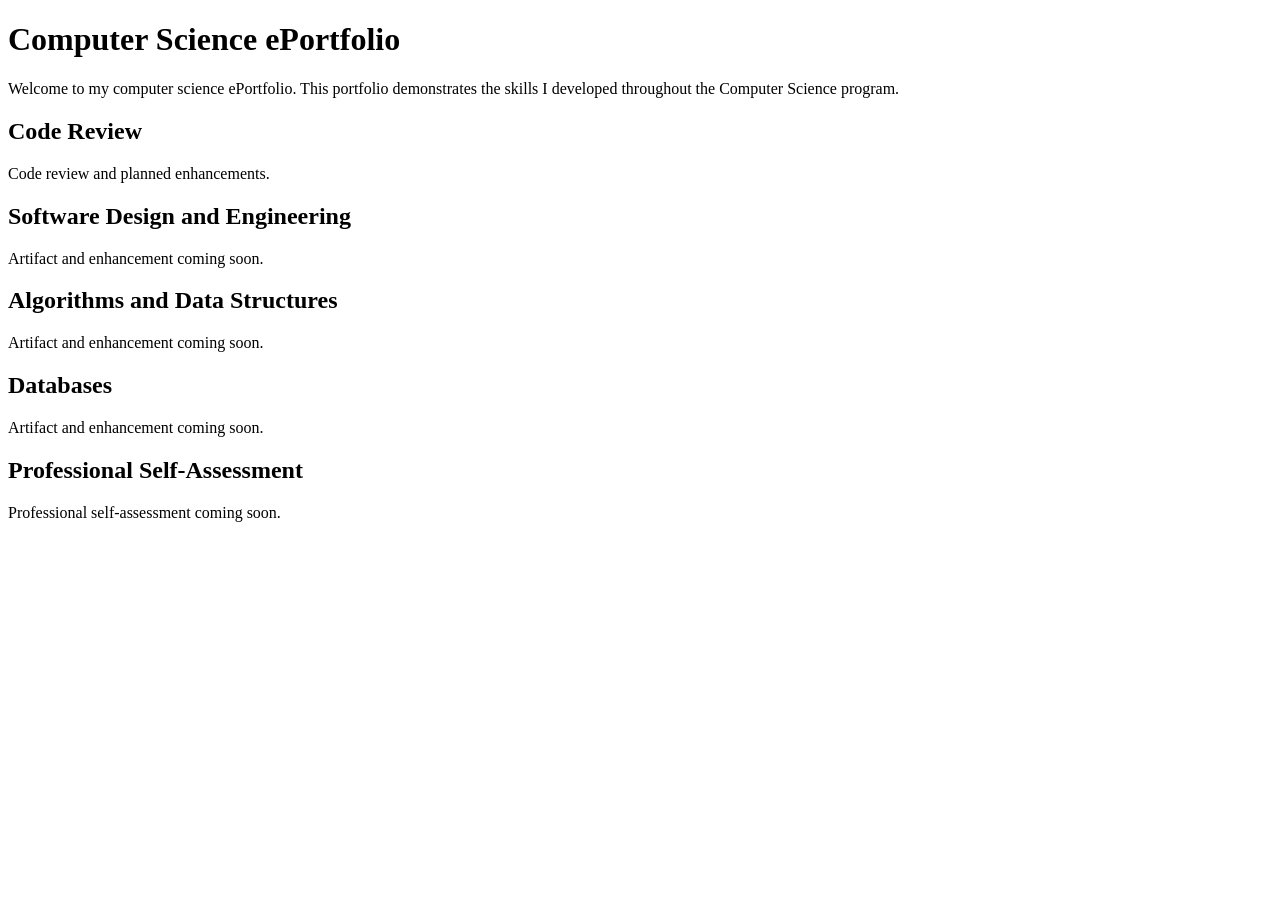
==== index.html @ ebce47a6 "Add initial index.html for ePortfolio" ====
<!DOCTYPE html>
<html lang="en">
<head>
    <meta charset="UTF-8">
    <title>Computer Science ePortfolio</title>
</head>

<body>

    <h1>Computer Science ePortfolio</h1>

    <p>
        Welcome to my computer science ePortfolio. This portfolio
        demonstrates the skills I developed throughout the Computer
        Science program.
    </p>

    <h2>Code Review</h2>
    <p>Code review and planned enhancements.</p>

    <h2>Software Design and Engineering</h2>
    <p>Artifact and enhancement coming soon.</p>

    <h2>Algorithms and Data Structures</h2>
    <p>Artifact and enhancement coming soon.</p>

    <h2>Databases</h2>
    <p>Artifact and enhancement coming soon.</p>

    <h2>Professional Self-Assessment</h2>
    <p>Professional self-assessment coming soon.</p>

</body>
</html>
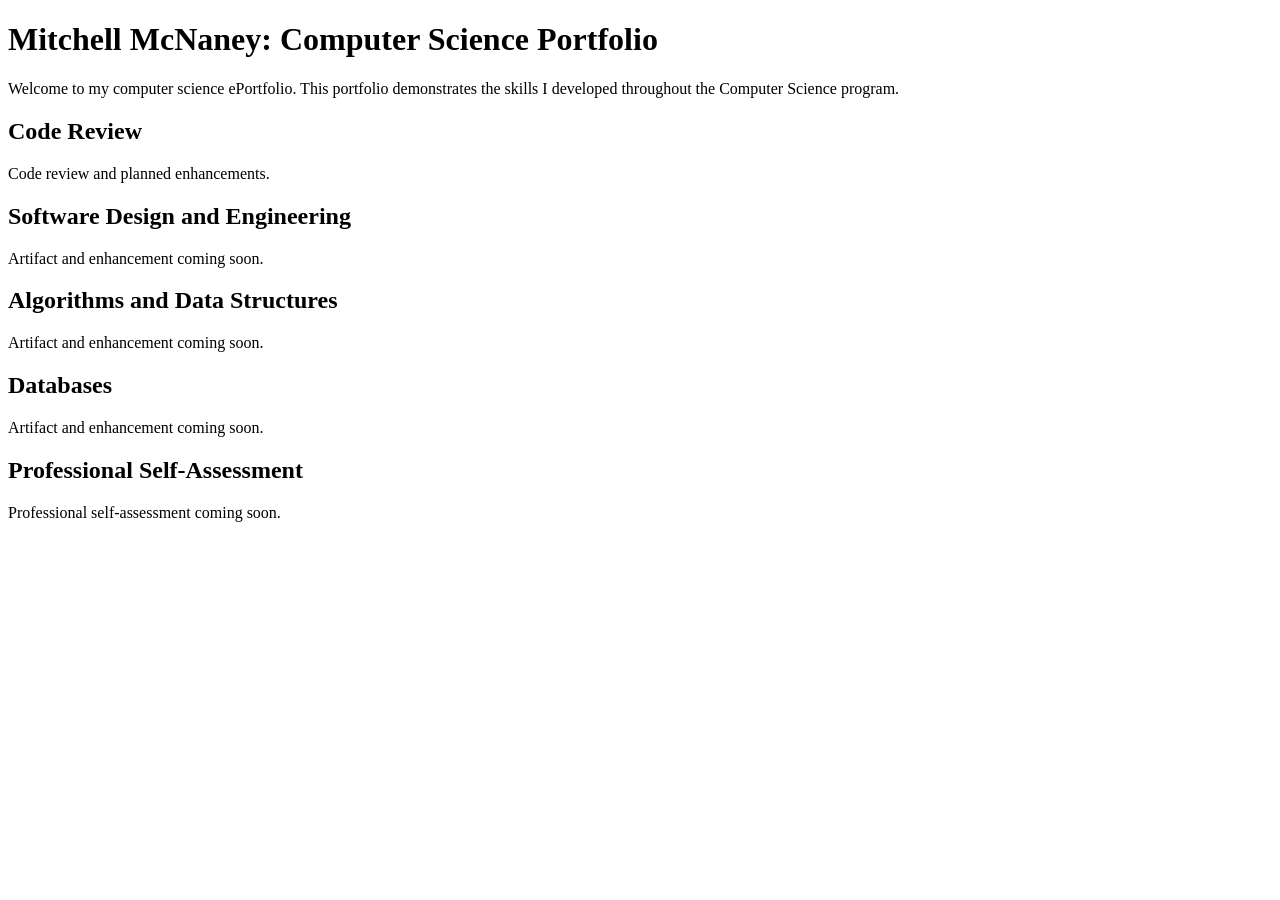
==== commit 7ddab10e: "Update portfolio title in index.html" ====
--- a/index.html
+++ b/index.html
@@ -7,7 +7,7 @@
 
 <body>
 
-    <h1>Computer Science ePortfolio</h1>
+    <h1>Mitchell McNaney: Computer Science Portfolio</h1>
 
     <p>
         Welcome to my computer science ePortfolio. This portfolio
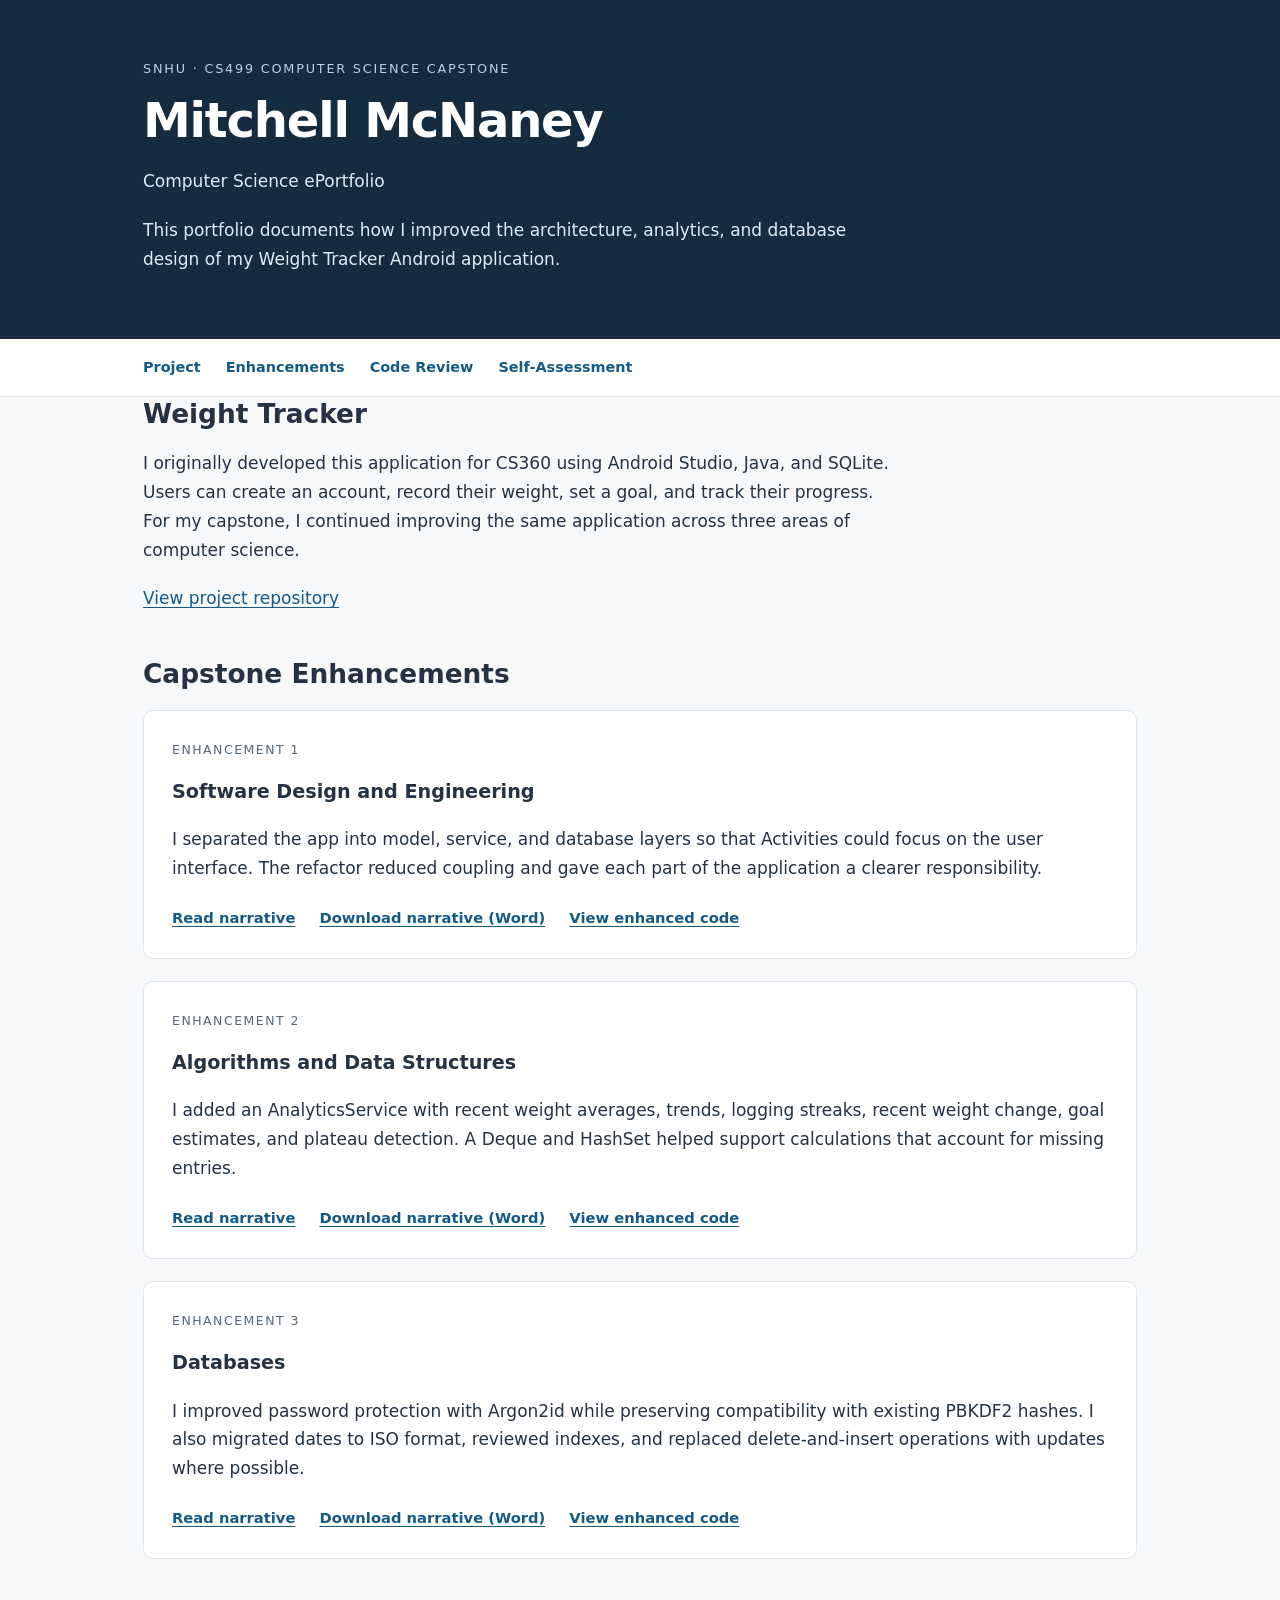
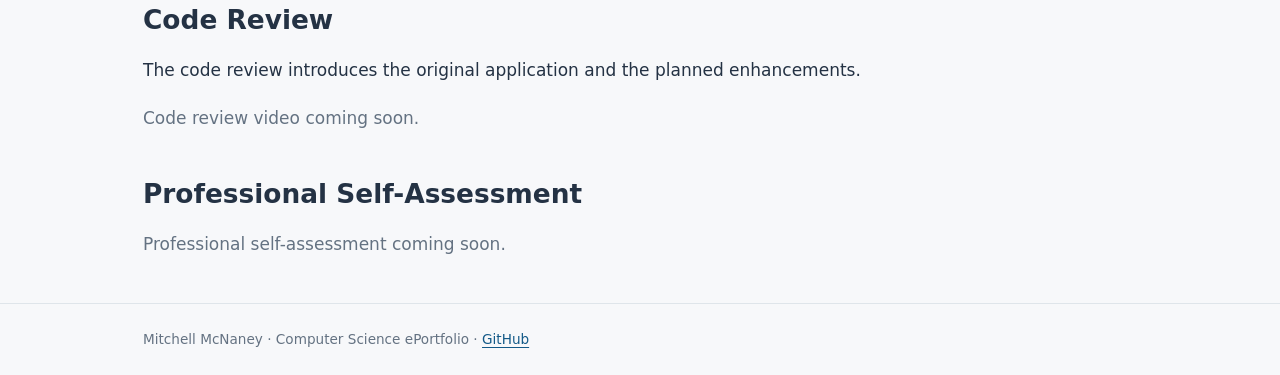
==== commit 0864dc73: "Add files via upload" ====
--- a/index.html
+++ b/index.html
@@ -1,34 +1,2 @@
 <!DOCTYPE html>
-<html lang="en">
-<head>
-    <meta charset="UTF-8">
-    <title>Computer Science ePortfolio</title>
-</head>
-
-<body>
-
-    <h1>Mitchell McNaney: Computer Science Portfolio</h1>
-
-    <p>
-        Welcome to my computer science ePortfolio. This portfolio
-        demonstrates the skills I developed throughout the Computer
-        Science program.
-    </p>
-
-    <h2>Code Review</h2>
-    <p>Code review and planned enhancements.</p>
-
-    <h2>Software Design and Engineering</h2>
-    <p>Artifact and enhancement coming soon.</p>
-
-    <h2>Algorithms and Data Structures</h2>
-    <p>Artifact and enhancement coming soon.</p>
-
-    <h2>Databases</h2>
-    <p>Artifact and enhancement coming soon.</p>
-
-    <h2>Professional Self-Assessment</h2>
-    <p>Professional self-assessment coming soon.</p>
-
-</body>
-</html>
+<html lang="en"><head><meta charset="UTF-8"><meta name="viewport" content="width=device-width, initial-scale=1"><meta name="description" content="Mitchell McNaney’s CS499 computer science ePortfolio featuring enhancements to a Java and SQLite Android Weight Tracker application."><title>Computer Science ePortfolio | Mitchell McNaney</title><link rel="stylesheet" href="styles.css"></head><body><header><div class="wrap"><div class="eyebrow">SNHU · CS499 Computer Science Capstone</div><h1>Mitchell McNaney</h1><p class="lead">Computer Science ePortfolio</p><p class="lead">This portfolio documents how I improved the architecture, analytics, and database design of my Weight Tracker Android application.</p></div></header><nav aria-label="Portfolio navigation"><div class="wrap"><a href="#project">Project</a><a href="#enhancements">Enhancements</a><a href="#code-review">Code Review</a><a href="#self-assessment">Self-Assessment</a></div></nav><main class="wrap"><section id="project" class="intro"><h2>Weight Tracker</h2><p>I originally developed this application for CS360 using Android Studio, Java, and SQLite. Users can create an account, record their weight, set a goal, and track their progress. For my capstone, I continued improving the same application across three areas of computer science.</p><p><a href="https://github.com/vikings298/CS-360-Weight-Tracker-App">View project repository</a></p></section><section id="enhancements"><h2>Capstone Enhancements</h2><div class="cards"><article class="card" id="software-design"><div class="number">Enhancement 1</div><h3>Software Design and Engineering</h3><p>I separated the app into model, service, and database layers so that Activities could focus on the user interface. The refactor reduced coupling and gave each part of the application a clearer responsibility.</p><div class="links"><a href="narratives/software-design.html">Read narrative</a><a href="documents/enhancement-one.docx" download>Download narrative (Word)</a><a href="https://github.com/vikings298/CS-360-Weight-Tracker-App/tree/enhancements/artifact-one">View enhanced code</a></div></article><article class="card" id="algorithms"><div class="number">Enhancement 2</div><h3>Algorithms and Data Structures</h3><p>I added an AnalyticsService with recent weight averages, trends, logging streaks, recent weight change, goal estimates, and plateau detection. A Deque and HashSet helped support calculations that account for missing entries.</p><div class="links"><a href="narratives/algorithms.html">Read narrative</a><a href="documents/enhancement-two.docx" download>Download narrative (Word)</a><a href="https://github.com/vikings298/CS-360-Weight-Tracker-App/tree/enhancements/artifact-two">View enhanced code</a></div></article><article class="card" id="databases"><div class="number">Enhancement 3</div><h3>Databases</h3><p>I improved password protection with Argon2id while preserving compatibility with existing PBKDF2 hashes. I also migrated dates to ISO format, reviewed indexes, and replaced delete-and-insert operations with updates where possible.</p><div class="links"><a href="narratives/databases.html">Read narrative</a><a href="documents/enhancement-three.docx" download>Download narrative (Word)</a><a href="https://github.com/vikings298/CS-360-Weight-Tracker-App/tree/enhancements/artifact-three">View enhanced code</a></div></article></div></section><section id="code-review"><h2>Code Review</h2><p>The code review introduces the original application and the planned enhancements.</p><p class="pending">Code review video coming soon.</p></section><section id="self-assessment"><h2>Professional Self-Assessment</h2><p class="pending">Professional self-assessment coming soon.</p></section></main><footer><div class="wrap">Mitchell McNaney · Computer Science ePortfolio · <a href="https://github.com/vikings298">GitHub</a></div></footer></body></html>
--- a/styles.css
+++ b/styles.css
@@ -0,0 +1 @@
+*{box-sizing:border-box}html{scroll-behavior:smooth}body{margin:0;background:#f7f8fa;color:#243244;font:17px/1.7 system-ui,-apple-system,BlinkMacSystemFont,"Segoe UI",sans-serif}a{color:#145a88;text-underline-offset:3px}a:hover{color:#0c3c5e}a:focus-visible,summary:focus-visible{outline:3px solid #bb691f;outline-offset:4px}.wrap{max-width:1050px;margin:auto;padding:0 28px}header{background:#142b40;color:#fff;padding:58px 0 45px}header a{color:#daedff}h1{font-size:clamp(2rem,5vw,3rem);line-height:1.2;margin:12px 0 18px;letter-spacing:-.025em}h2{font-size:1.65rem;line-height:1.3;margin:0 0 18px}h3{font-size:1.2rem;line-height:1.4}p{margin:0 0 20px}.eyebrow{font-size:.8rem;letter-spacing:.14em;text-transform:uppercase;color:#b8d1e4}.lead{max-width:720px;color:#dfebf5}nav{background:white;border-bottom:1px solid #dfe5ea}nav .wrap{display:flex;gap:12px 25px;flex-wrap:wrap;padding-top:16px;padding-bottom:16px}nav a{font-size:.9rem;font-weight:600;text-decoration:none}main{padding-top:46px;padding-bottom:48px}section{margin-bottom:44px;scroll-margin-top:24px}.intro{max-width:760px}.cards{display:grid;gap:22px}.card{background:white;border:1px solid #dfe5ea;border-radius:10px;padding:28px}.number{font-size:.78rem;letter-spacing:.12em;text-transform:uppercase;color:#556779;margin-bottom:10px}.links{display:flex;flex-wrap:wrap;gap:12px 24px;margin-top:22px}.links a{font-size:.92rem;font-weight:600}.pending{color:#647282}.narrative{max-width:790px;background:white;padding:36px;border:1px solid #dfe5ea;border-radius:10px}.narrative h2{font-size:1.2rem;margin-top:32px}.narrative h2:first-child{margin-top:0}.back{display:inline-block;margin-bottom:22px}footer{border-top:1px solid #dfe5ea;padding:24px 0;color:#647282;font-size:.85rem}@media(max-width:600px){.wrap{padding:0 20px}header{padding:40px 0 30px}.card,.narrative{padding:22px}nav .wrap{gap:10px 18px}}@media(prefers-reduced-motion:reduce){html{scroll-behavior:auto}}
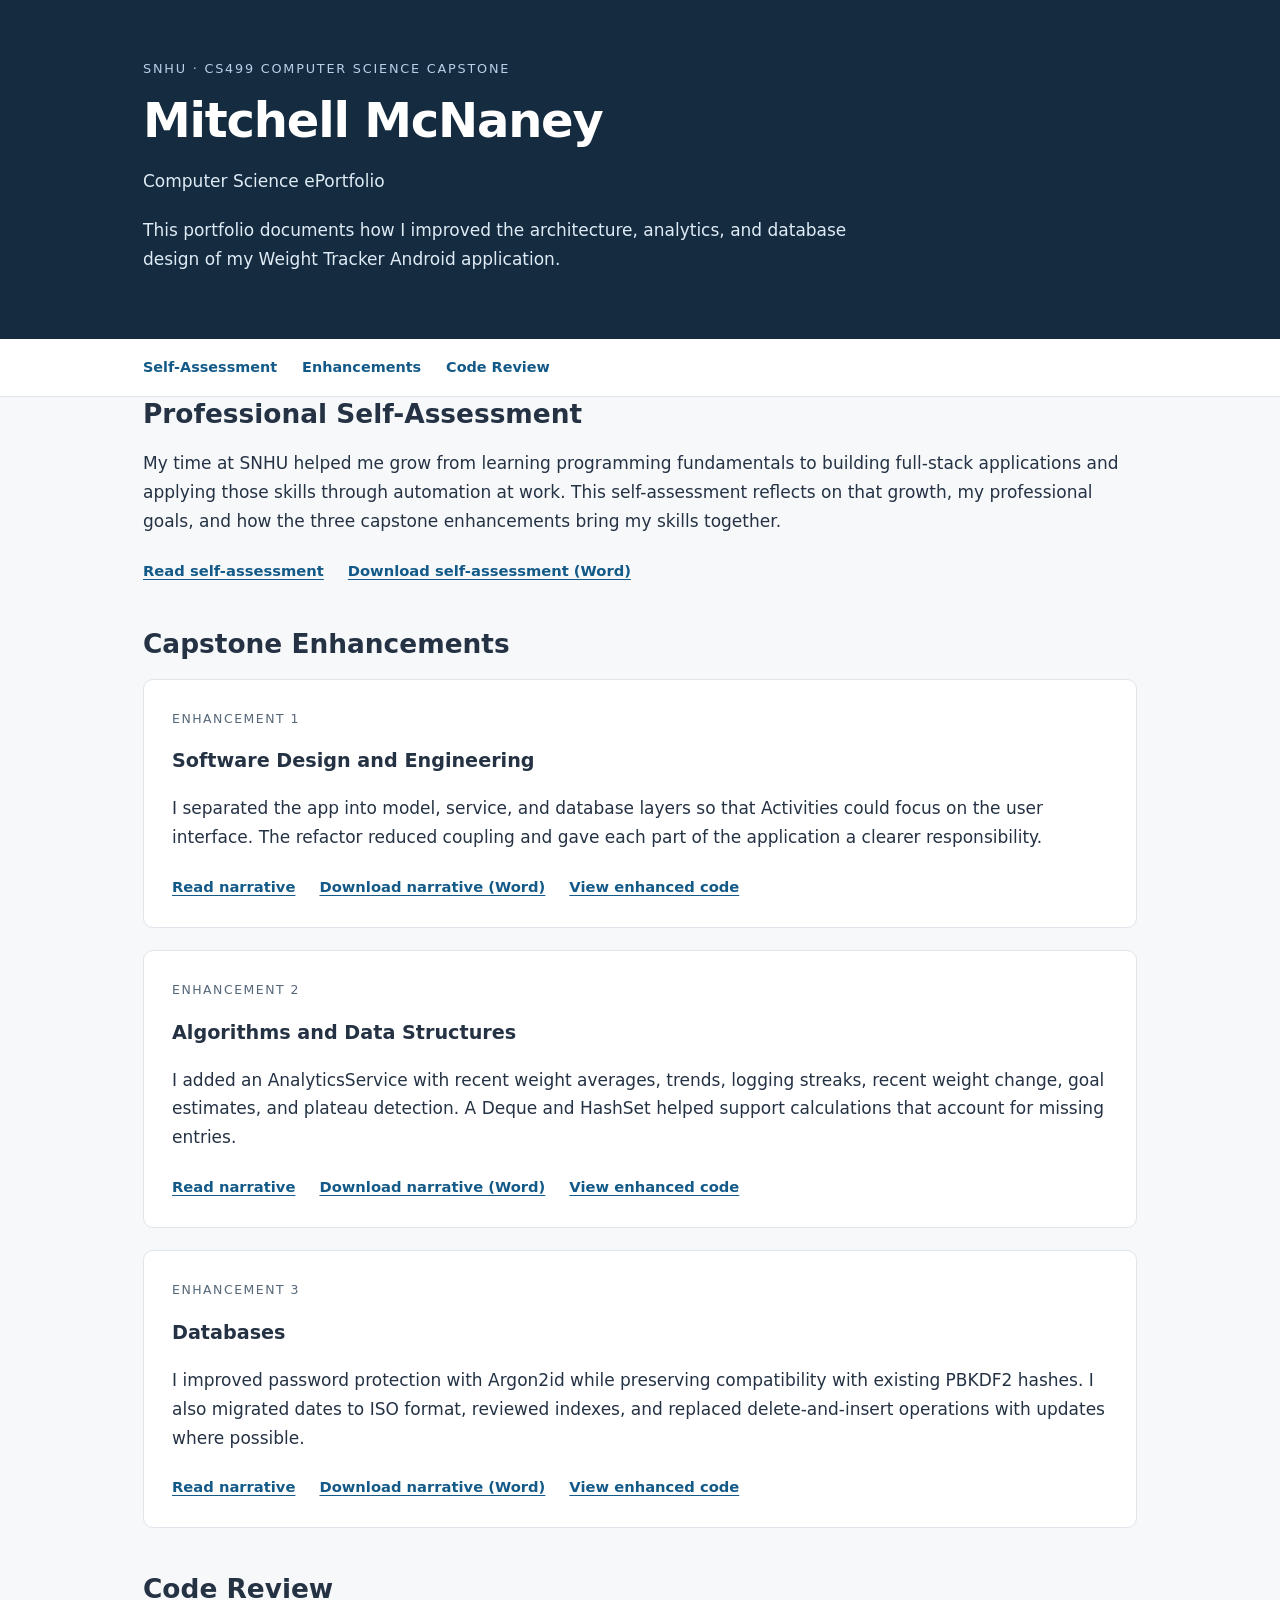
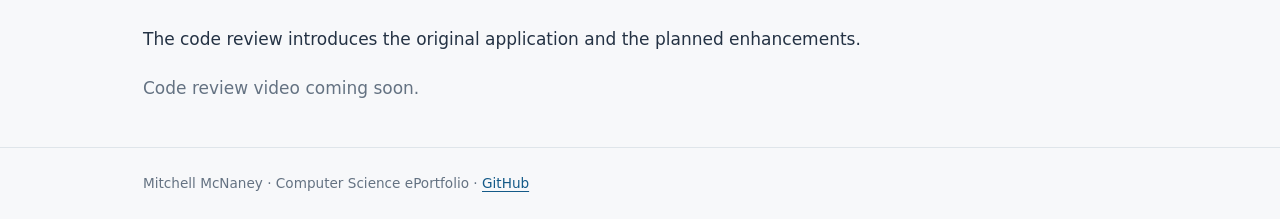
==== commit b34765ae: "Add files via upload" ====
--- a/index.html
+++ b/index.html
@@ -1,2 +1,2 @@
 <!DOCTYPE html>
-<html lang="en"><head><meta charset="UTF-8"><meta name="viewport" content="width=device-width, initial-scale=1"><meta name="description" content="Mitchell McNaney’s CS499 computer science ePortfolio featuring enhancements to a Java and SQLite Android Weight Tracker application."><title>Computer Science ePortfolio | Mitchell McNaney</title><link rel="stylesheet" href="styles.css"></head><body><header><div class="wrap"><div class="eyebrow">SNHU · CS499 Computer Science Capstone</div><h1>Mitchell McNaney</h1><p class="lead">Computer Science ePortfolio</p><p class="lead">This portfolio documents how I improved the architecture, analytics, and database design of my Weight Tracker Android application.</p></div></header><nav aria-label="Portfolio navigation"><div class="wrap"><a href="#project">Project</a><a href="#enhancements">Enhancements</a><a href="#code-review">Code Review</a><a href="#self-assessment">Self-Assessment</a></div></nav><main class="wrap"><section id="project" class="intro"><h2>Weight Tracker</h2><p>I originally developed this application for CS360 using Android Studio, Java, and SQLite. Users can create an account, record their weight, set a goal, and track their progress. For my capstone, I continued improving the same application across three areas of computer science.</p><p><a href="https://github.com/vikings298/CS-360-Weight-Tracker-App">View project repository</a></p></section><section id="enhancements"><h2>Capstone Enhancements</h2><div class="cards"><article class="card" id="software-design"><div class="number">Enhancement 1</div><h3>Software Design and Engineering</h3><p>I separated the app into model, service, and database layers so that Activities could focus on the user interface. The refactor reduced coupling and gave each part of the application a clearer responsibility.</p><div class="links"><a href="narratives/software-design.html">Read narrative</a><a href="documents/enhancement-one.docx" download>Download narrative (Word)</a><a href="https://github.com/vikings298/CS-360-Weight-Tracker-App/tree/enhancements/artifact-one">View enhanced code</a></div></article><article class="card" id="algorithms"><div class="number">Enhancement 2</div><h3>Algorithms and Data Structures</h3><p>I added an AnalyticsService with recent weight averages, trends, logging streaks, recent weight change, goal estimates, and plateau detection. A Deque and HashSet helped support calculations that account for missing entries.</p><div class="links"><a href="narratives/algorithms.html">Read narrative</a><a href="documents/enhancement-two.docx" download>Download narrative (Word)</a><a href="https://github.com/vikings298/CS-360-Weight-Tracker-App/tree/enhancements/artifact-two">View enhanced code</a></div></article><article class="card" id="databases"><div class="number">Enhancement 3</div><h3>Databases</h3><p>I improved password protection with Argon2id while preserving compatibility with existing PBKDF2 hashes. I also migrated dates to ISO format, reviewed indexes, and replaced delete-and-insert operations with updates where possible.</p><div class="links"><a href="narratives/databases.html">Read narrative</a><a href="documents/enhancement-three.docx" download>Download narrative (Word)</a><a href="https://github.com/vikings298/CS-360-Weight-Tracker-App/tree/enhancements/artifact-three">View enhanced code</a></div></article></div></section><section id="code-review"><h2>Code Review</h2><p>The code review introduces the original application and the planned enhancements.</p><p class="pending">Code review video coming soon.</p></section><section id="self-assessment"><h2>Professional Self-Assessment</h2><p class="pending">Professional self-assessment coming soon.</p></section></main><footer><div class="wrap">Mitchell McNaney · Computer Science ePortfolio · <a href="https://github.com/vikings298">GitHub</a></div></footer></body></html>+<html lang="en"><head><meta charset="UTF-8"><meta name="viewport" content="width=device-width, initial-scale=1"><meta name="description" content="Mitchell McNaney’s CS499 computer science ePortfolio featuring enhancements to a Java and SQLite Android Weight Tracker application."><title>Computer Science ePortfolio | Mitchell McNaney</title><link rel="stylesheet" href="styles.css"></head><body><header><div class="wrap"><div class="eyebrow">SNHU · CS499 Computer Science Capstone</div><h1>Mitchell McNaney</h1><p class="lead">Computer Science ePortfolio</p><p class="lead">This portfolio documents how I improved the architecture, analytics, and database design of my Weight Tracker Android application.</p></div></header><nav aria-label="Portfolio navigation"><div class="wrap"><a href="#self-assessment">Self-Assessment</a><a href="#enhancements">Enhancements</a><a href="#code-review">Code Review</a></div></nav><main class="wrap"><section id="self-assessment"><h2>Professional Self-Assessment</h2><p>My time at SNHU helped me grow from learning programming fundamentals to building full-stack applications and applying those skills through automation at work. This self-assessment reflects on that growth, my professional goals, and how the three capstone enhancements bring my skills together.</p><div class="links"><a href="narratives/self-assessment.html">Read self-assessment</a><a href="documents/self-assessment.docx" download>Download self-assessment (Word)</a></div></section><section id="enhancements"><h2>Capstone Enhancements</h2><div class="cards"><article class="card" id="software-design"><div class="number">Enhancement 1</div><h3>Software Design and Engineering</h3><p>I separated the app into model, service, and database layers so that Activities could focus on the user interface. The refactor reduced coupling and gave each part of the application a clearer responsibility.</p><div class="links"><a href="narratives/software-design.html">Read narrative</a><a href="documents/enhancement-one.docx" download>Download narrative (Word)</a><a href="https://github.com/vikings298/CS-360-Weight-Tracker-App/tree/enhancements/artifact-one">View enhanced code</a></div></article><article class="card" id="algorithms"><div class="number">Enhancement 2</div><h3>Algorithms and Data Structures</h3><p>I added an AnalyticsService with recent weight averages, trends, logging streaks, recent weight change, goal estimates, and plateau detection. A Deque and HashSet helped support calculations that account for missing entries.</p><div class="links"><a href="narratives/algorithms.html">Read narrative</a><a href="documents/enhancement-two.docx" download>Download narrative (Word)</a><a href="https://github.com/vikings298/CS-360-Weight-Tracker-App/tree/enhancements/artifact-two">View enhanced code</a></div></article><article class="card" id="databases"><div class="number">Enhancement 3</div><h3>Databases</h3><p>I improved password protection with Argon2id while preserving compatibility with existing PBKDF2 hashes. I also migrated dates to ISO format, reviewed indexes, and replaced delete-and-insert operations with updates where possible.</p><div class="links"><a href="narratives/databases.html">Read narrative</a><a href="documents/enhancement-three.docx" download>Download narrative (Word)</a><a href="https://github.com/vikings298/CS-360-Weight-Tracker-App/tree/enhancements/artifact-three">View enhanced code</a></div></article></div></section><section id="code-review"><h2>Code Review</h2><p>The code review introduces the original application and the planned enhancements.</p><p class="pending">Code review video coming soon.</p></section></main><footer><div class="wrap">Mitchell McNaney · Computer Science ePortfolio · <a href="https://github.com/vikings298">GitHub</a></div></footer></body></html>
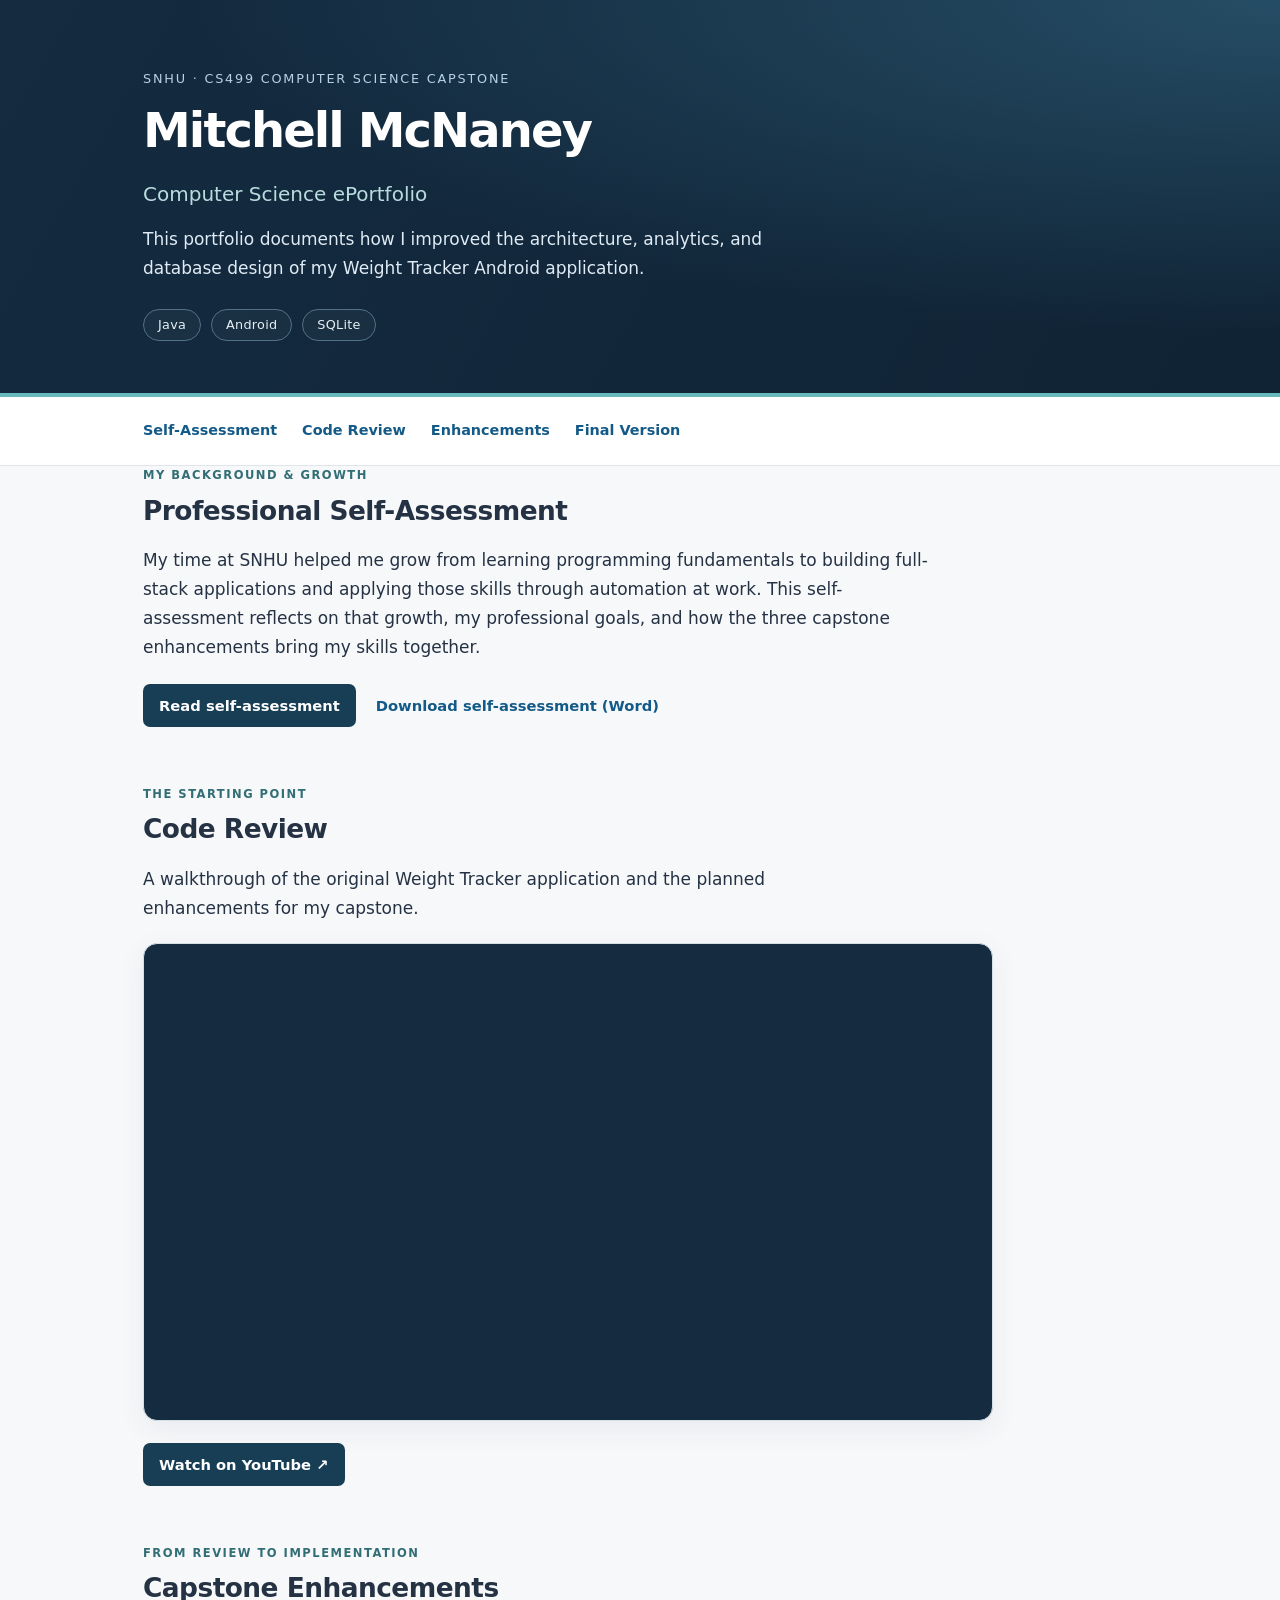
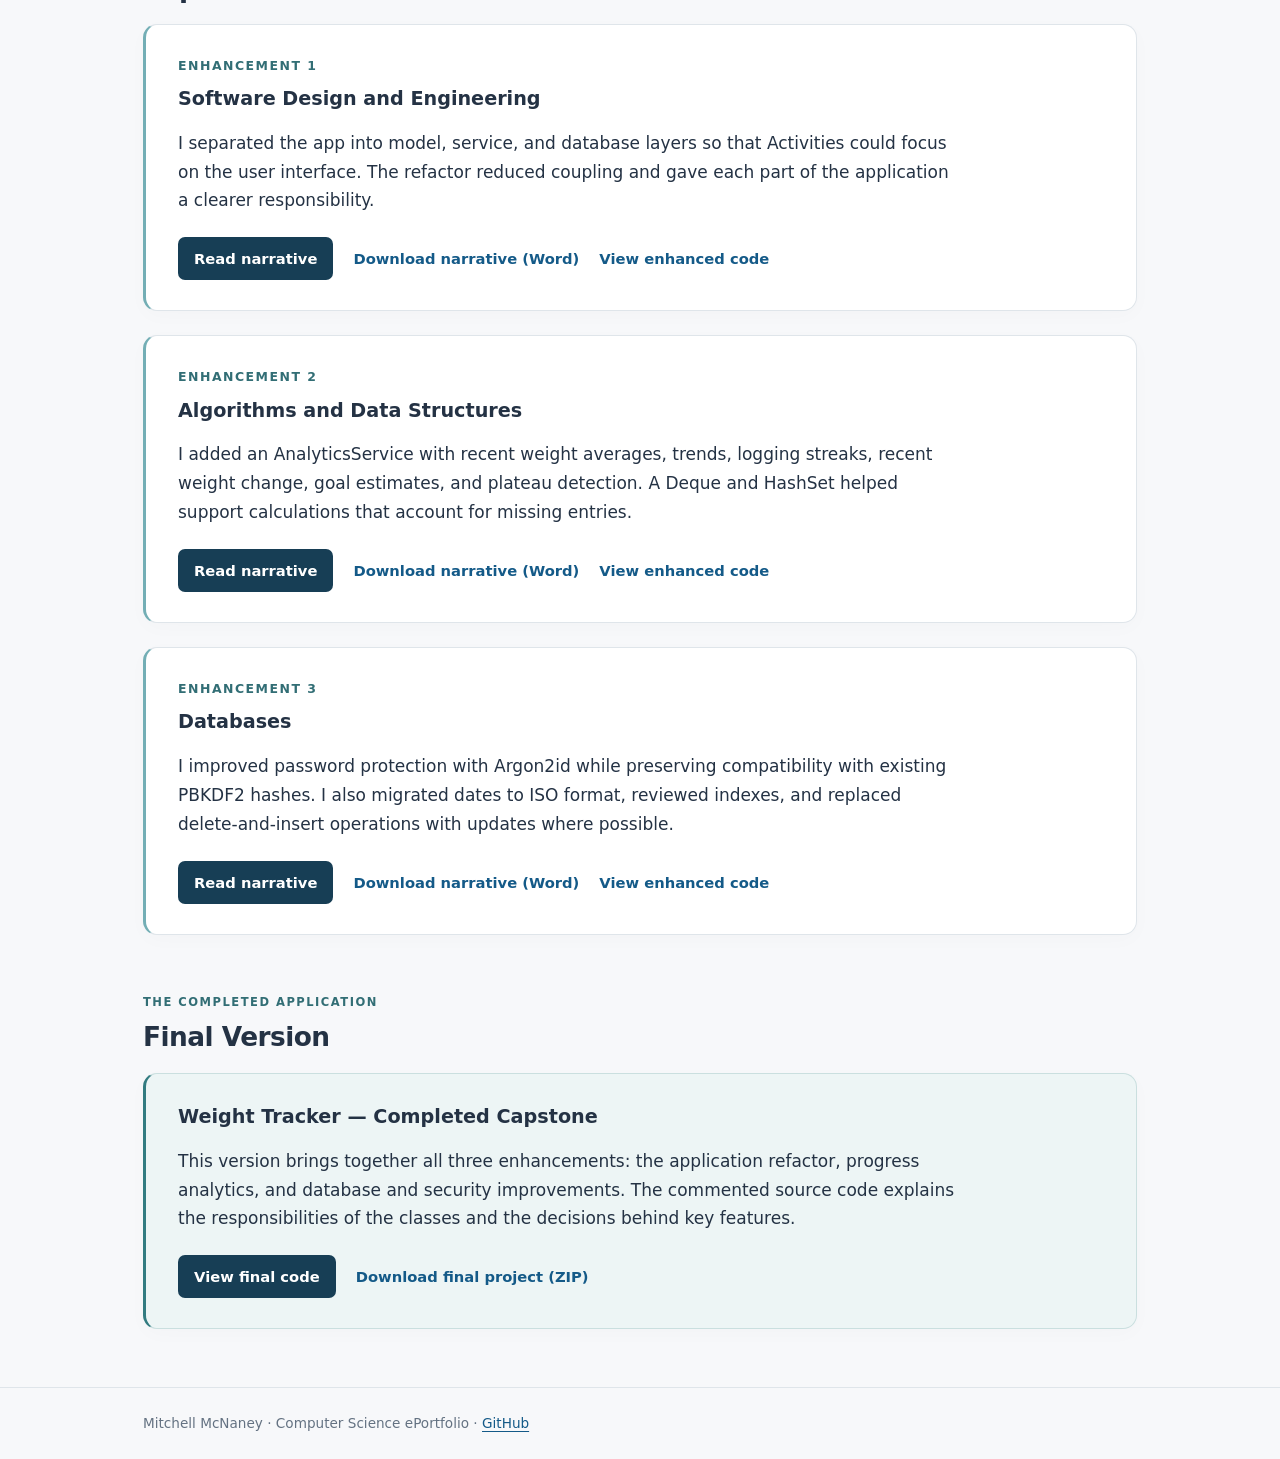
==== commit 965ac39f: "Add files via upload" ====
--- a/index.html
+++ b/index.html
@@ -1,2 +1,2 @@
 <!DOCTYPE html>
-<html lang="en"><head><meta charset="UTF-8"><meta name="viewport" content="width=device-width, initial-scale=1"><meta name="description" content="Mitchell McNaney’s CS499 computer science ePortfolio featuring enhancements to a Java and SQLite Android Weight Tracker application."><title>Computer Science ePortfolio | Mitchell McNaney</title><link rel="stylesheet" href="styles.css"></head><body><header><div class="wrap"><div class="eyebrow">SNHU · CS499 Computer Science Capstone</div><h1>Mitchell McNaney</h1><p class="lead">Computer Science ePortfolio</p><p class="lead">This portfolio documents how I improved the architecture, analytics, and database design of my Weight Tracker Android application.</p></div></header><nav aria-label="Portfolio navigation"><div class="wrap"><a href="#self-assessment">Self-Assessment</a><a href="#enhancements">Enhancements</a><a href="#code-review">Code Review</a></div></nav><main class="wrap"><section id="self-assessment"><h2>Professional Self-Assessment</h2><p>My time at SNHU helped me grow from learning programming fundamentals to building full-stack applications and applying those skills through automation at work. This self-assessment reflects on that growth, my professional goals, and how the three capstone enhancements bring my skills together.</p><div class="links"><a href="narratives/self-assessment.html">Read self-assessment</a><a href="documents/self-assessment.docx" download>Download self-assessment (Word)</a></div></section><section id="enhancements"><h2>Capstone Enhancements</h2><div class="cards"><article class="card" id="software-design"><div class="number">Enhancement 1</div><h3>Software Design and Engineering</h3><p>I separated the app into model, service, and database layers so that Activities could focus on the user interface. The refactor reduced coupling and gave each part of the application a clearer responsibility.</p><div class="links"><a href="narratives/software-design.html">Read narrative</a><a href="documents/enhancement-one.docx" download>Download narrative (Word)</a><a href="https://github.com/vikings298/CS-360-Weight-Tracker-App/tree/enhancements/artifact-one">View enhanced code</a></div></article><article class="card" id="algorithms"><div class="number">Enhancement 2</div><h3>Algorithms and Data Structures</h3><p>I added an AnalyticsService with recent weight averages, trends, logging streaks, recent weight change, goal estimates, and plateau detection. A Deque and HashSet helped support calculations that account for missing entries.</p><div class="links"><a href="narratives/algorithms.html">Read narrative</a><a href="documents/enhancement-two.docx" download>Download narrative (Word)</a><a href="https://github.com/vikings298/CS-360-Weight-Tracker-App/tree/enhancements/artifact-two">View enhanced code</a></div></article><article class="card" id="databases"><div class="number">Enhancement 3</div><h3>Databases</h3><p>I improved password protection with Argon2id while preserving compatibility with existing PBKDF2 hashes. I also migrated dates to ISO format, reviewed indexes, and replaced delete-and-insert operations with updates where possible.</p><div class="links"><a href="narratives/databases.html">Read narrative</a><a href="documents/enhancement-three.docx" download>Download narrative (Word)</a><a href="https://github.com/vikings298/CS-360-Weight-Tracker-App/tree/enhancements/artifact-three">View enhanced code</a></div></article></div></section><section id="code-review"><h2>Code Review</h2><p>The code review introduces the original application and the planned enhancements.</p><p class="pending">Code review video coming soon.</p></section></main><footer><div class="wrap">Mitchell McNaney · Computer Science ePortfolio · <a href="https://github.com/vikings298">GitHub</a></div></footer></body></html>+<html lang="en"><head><meta charset="UTF-8"><meta name="viewport" content="width=device-width, initial-scale=1"><meta name="description" content="Mitchell McNaney’s CS499 computer science ePortfolio featuring enhancements to a Java and SQLite Android Weight Tracker application."><title>Computer Science ePortfolio | Mitchell McNaney</title><link rel="stylesheet" href="styles.css"></head><body><a class="skip-link" href="#main-content">Skip to content</a><header><div class="wrap"><div class="eyebrow">SNHU · CS499 Computer Science Capstone</div><h1>Mitchell McNaney</h1><p class="lead">Computer Science ePortfolio</p><p class="lead">This portfolio documents how I improved the architecture, analytics, and database design of my Weight Tracker Android application.</p><div class="tech-tags" aria-label="Project technologies"><span>Java</span><span>Android</span><span>SQLite</span></div></div></header><nav aria-label="Portfolio navigation"><div class="wrap"><a href="#self-assessment">Self-Assessment</a><a href="#code-review">Code Review</a><a href="#enhancements">Enhancements</a><a href="#final-version">Final Version</a></div></nav><main class="wrap" id="main-content"><section id="self-assessment"><div class="section-label">My background &amp; growth</div><h2>Professional Self-Assessment</h2><p>My time at SNHU helped me grow from learning programming fundamentals to building full-stack applications and applying those skills through automation at work. This self-assessment reflects on that growth, my professional goals, and how the three capstone enhancements bring my skills together.</p><div class="links"><a href="narratives/self-assessment.html">Read self-assessment</a><a href="documents/self-assessment.docx" download>Download self-assessment (Word)</a></div></section><section id="code-review"><div class="section-label">The starting point</div><h2>Code Review</h2><p>A walkthrough of the original Weight Tracker application and the planned enhancements for my capstone.</p><div class="video-frame"><iframe src="https://www.youtube-nocookie.com/embed/suBpvP653HQ" title="Mitchell McNaney — Weight Tracker Capstone Code Review" loading="lazy" allow="accelerometer; autoplay; clipboard-write; encrypted-media; gyroscope; picture-in-picture; web-share" referrerpolicy="strict-origin-when-cross-origin" allowfullscreen></iframe></div><div class="links"><a href="https://youtu.be/suBpvP653HQ">Watch on YouTube ↗</a></div></section><section id="enhancements"><div class="section-label">From review to implementation</div><h2>Capstone Enhancements</h2><div class="cards"><article class="card" id="software-design"><div class="number">Enhancement 1</div><h3>Software Design and Engineering</h3><p>I separated the app into model, service, and database layers so that Activities could focus on the user interface. The refactor reduced coupling and gave each part of the application a clearer responsibility.</p><div class="links"><a href="narratives/software-design.html">Read narrative</a><a href="documents/enhancement-one.docx" download>Download narrative (Word)</a><a href="https://github.com/vikings298/CS-360-Weight-Tracker-App/tree/enhancements/artifact-one">View enhanced code</a></div></article><article class="card" id="algorithms"><div class="number">Enhancement 2</div><h3>Algorithms and Data Structures</h3><p>I added an AnalyticsService with recent weight averages, trends, logging streaks, recent weight change, goal estimates, and plateau detection. A Deque and HashSet helped support calculations that account for missing entries.</p><div class="links"><a href="narratives/algorithms.html">Read narrative</a><a href="documents/enhancement-two.docx" download>Download narrative (Word)</a><a href="https://github.com/vikings298/CS-360-Weight-Tracker-App/tree/enhancements/artifact-two">View enhanced code</a></div></article><article class="card" id="databases"><div class="number">Enhancement 3</div><h3>Databases</h3><p>I improved password protection with Argon2id while preserving compatibility with existing PBKDF2 hashes. I also migrated dates to ISO format, reviewed indexes, and replaced delete-and-insert operations with updates where possible.</p><div class="links"><a href="narratives/databases.html">Read narrative</a><a href="documents/enhancement-three.docx" download>Download narrative (Word)</a><a href="https://github.com/vikings298/CS-360-Weight-Tracker-App/tree/enhancements/artifact-three">View enhanced code</a></div></article></div></section><section id="final-version"><div class="section-label">The completed application</div><h2>Final Version</h2><article class="card"><h3>Weight Tracker — Completed Capstone</h3><p>This version brings together all three enhancements: the application refactor, progress analytics, and database and security improvements. The commented source code explains the responsibilities of the classes and the decisions behind key features.</p><div class="links"><a href="https://github.com/vikings298/CS-360-Weight-Tracker-App/tree/enhancements/final">View final code</a><a href="https://github.com/vikings298/CS-360-Weight-Tracker-App/archive/refs/heads/enhancements/final.zip">Download final project (ZIP)</a></div></article></section></main><footer><div class="wrap">Mitchell McNaney · Computer Science ePortfolio · <a href="https://github.com/vikings298">GitHub</a></div></footer></body></html>
--- a/styles.css
+++ b/styles.css
@@ -1 +1,14 @@
-*{box-sizing:border-box}html{scroll-behavior:smooth}body{margin:0;background:#f7f8fa;color:#243244;font:17px/1.7 system-ui,-apple-system,BlinkMacSystemFont,"Segoe UI",sans-serif}a{color:#145a88;text-underline-offset:3px}a:hover{color:#0c3c5e}a:focus-visible,summary:focus-visible{outline:3px solid #bb691f;outline-offset:4px}.wrap{max-width:1050px;margin:auto;padding:0 28px}header{background:#142b40;color:#fff;padding:58px 0 45px}header a{color:#daedff}h1{font-size:clamp(2rem,5vw,3rem);line-height:1.2;margin:12px 0 18px;letter-spacing:-.025em}h2{font-size:1.65rem;line-height:1.3;margin:0 0 18px}h3{font-size:1.2rem;line-height:1.4}p{margin:0 0 20px}.eyebrow{font-size:.8rem;letter-spacing:.14em;text-transform:uppercase;color:#b8d1e4}.lead{max-width:720px;color:#dfebf5}nav{background:white;border-bottom:1px solid #dfe5ea}nav .wrap{display:flex;gap:12px 25px;flex-wrap:wrap;padding-top:16px;padding-bottom:16px}nav a{font-size:.9rem;font-weight:600;text-decoration:none}main{padding-top:46px;padding-bottom:48px}section{margin-bottom:44px;scroll-margin-top:24px}.intro{max-width:760px}.cards{display:grid;gap:22px}.card{background:white;border:1px solid #dfe5ea;border-radius:10px;padding:28px}.number{font-size:.78rem;letter-spacing:.12em;text-transform:uppercase;color:#556779;margin-bottom:10px}.links{display:flex;flex-wrap:wrap;gap:12px 24px;margin-top:22px}.links a{font-size:.92rem;font-weight:600}.pending{color:#647282}.narrative{max-width:790px;background:white;padding:36px;border:1px solid #dfe5ea;border-radius:10px}.narrative h2{font-size:1.2rem;margin-top:32px}.narrative h2:first-child{margin-top:0}.back{display:inline-block;margin-bottom:22px}footer{border-top:1px solid #dfe5ea;padding:24px 0;color:#647282;font-size:.85rem}@media(max-width:600px){.wrap{padding:0 20px}header{padding:40px 0 30px}.card,.narrative{padding:22px}nav .wrap{gap:10px 18px}}@media(prefers-reduced-motion:reduce){html{scroll-behavior:auto}}+*{box-sizing:border-box}html{scroll-behavior:smooth}body{margin:0;background:#f7f8fa;color:#243244;font:17px/1.7 system-ui,-apple-system,BlinkMacSystemFont,"Segoe UI",sans-serif}a{color:#145a88;text-underline-offset:3px}a:hover{color:#0c3c5e}a:focus-visible,summary:focus-visible{outline:3px solid #bb691f;outline-offset:4px}.wrap{max-width:1050px;margin:auto;padding:0 28px}header{background:#142b40;color:#fff;padding:58px 0 45px}header a{color:#daedff}h1{font-size:clamp(2rem,5vw,3rem);line-height:1.2;margin:12px 0 18px;letter-spacing:-.025em}h2{font-size:1.65rem;line-height:1.3;margin:0 0 18px}h3{font-size:1.2rem;line-height:1.4}p{margin:0 0 20px}.eyebrow{font-size:.8rem;letter-spacing:.14em;text-transform:uppercase;color:#b8d1e4}.lead{max-width:720px;color:#dfebf5}nav{background:white;border-bottom:1px solid #dfe5ea}nav .wrap{display:flex;gap:12px 25px;flex-wrap:wrap;padding-top:16px;padding-bottom:16px}nav a{font-size:.9rem;font-weight:600;text-decoration:none}main{padding-top:46px;padding-bottom:48px}section{margin-bottom:44px;scroll-margin-top:24px}.intro{max-width:760px}.cards{display:grid;gap:22px}.card{background:white;border:1px solid #dfe5ea;border-radius:10px;padding:28px}.number{font-size:.78rem;letter-spacing:.12em;text-transform:uppercase;color:#556779;margin-bottom:10px}.links{display:flex;flex-wrap:wrap;gap:12px 24px;margin-top:22px}.links a{font-size:.92rem;font-weight:600}.pending{color:#647282}.narrative{max-width:790px;background:white;padding:36px;border:1px solid #dfe5ea;border-radius:10px}.narrative h2{font-size:1.2rem;margin-top:32px}.narrative h2:first-child{margin-top:0}.back{display:inline-block;margin-bottom:22px}footer{border-top:1px solid #dfe5ea;padding:24px 0;color:#647282;font-size:.85rem}@media(max-width:600px){.wrap{padding:0 20px}header{padding:40px 0 30px}.card,.narrative{padding:22px}nav .wrap{gap:10px 18px}}@media(prefers-reduced-motion:reduce){html{scroll-behavior:auto}}
+/* Portfolio refinements */
+header{background:radial-gradient(ellipse at top right,#254d65 0,transparent 60%),linear-gradient(120deg,#142b40,#102335);padding:68px 0 52px;border-bottom:4px solid #67b9bb}
+header h1{font-weight:750;letter-spacing:-.04em}header .lead{max-width:670px}header .lead:first-of-type{font-size:1.25rem;color:#b9dcdf;margin-bottom:14px}
+.tech-tags{display:flex;gap:10px;flex-wrap:wrap;margin-top:26px}.tech-tags span{border:1px solid #527187;background:#ffffff08;border-radius:999px;padding:4px 14px;color:#e5f0f4;font-size:.8rem;letter-spacing:.02em}
+nav a{padding:5px 0;border-bottom:2px solid transparent}nav a:hover{border-bottom-color:#25858b}
+main{padding-top:54px}section{margin-bottom:58px}.section-label{color:#326e75;text-transform:uppercase;letter-spacing:.13em;font-size:.72rem;font-weight:750;margin-bottom:8px}h2{letter-spacing:-.02em}h3{margin-top:0;margin-bottom:16px}
+#self-assessment{max-width:800px}#code-review>p{max-width:740px}
+.card{border-radius:14px;padding:30px 32px;box-shadow:0 5px 20px #18354805;border-left:3px solid #73aeb5}.number{color:#326e75;font-weight:700}.card p{max-width:780px}.cards{gap:24px}
+.links{align-items:center;gap:10px 20px}.links a{text-decoration:none}.links a:hover{text-decoration:underline}.links a:first-child{display:inline-flex;align-items:center;background:#173e55;color:#fff;border-radius:7px;padding:9px 16px;font-weight:600}.links a:first-child:hover{background:#245d70;text-decoration:none}
+#final-version .card{background:#edf5f5;border-color:#cadfdf;border-left-color:#327b80}
+.video-frame{aspect-ratio:16/9;max-width:850px;overflow:hidden;background:#142b40;border-radius:14px;box-shadow:0 8px 28px #18354812;border:1px solid #d3dfe5}.video-frame iframe{display:block;width:100%;height:100%;border:0}
+.narrative{box-shadow:0 5px 20px #18354805;border-radius:14px}.skip-link{position:absolute;top:-80px;left:20px;background:white;padding:10px 16px;z-index:10}.skip-link:focus{top:12px}
+@media(max-width:600px){header{padding:42px 0 34px}.card{padding:24px 22px}main{padding-top:36px}section{margin-bottom:40px}.links{gap:12px 18px}.video-frame{border-radius:10px}nav a{font-size:.82rem}}
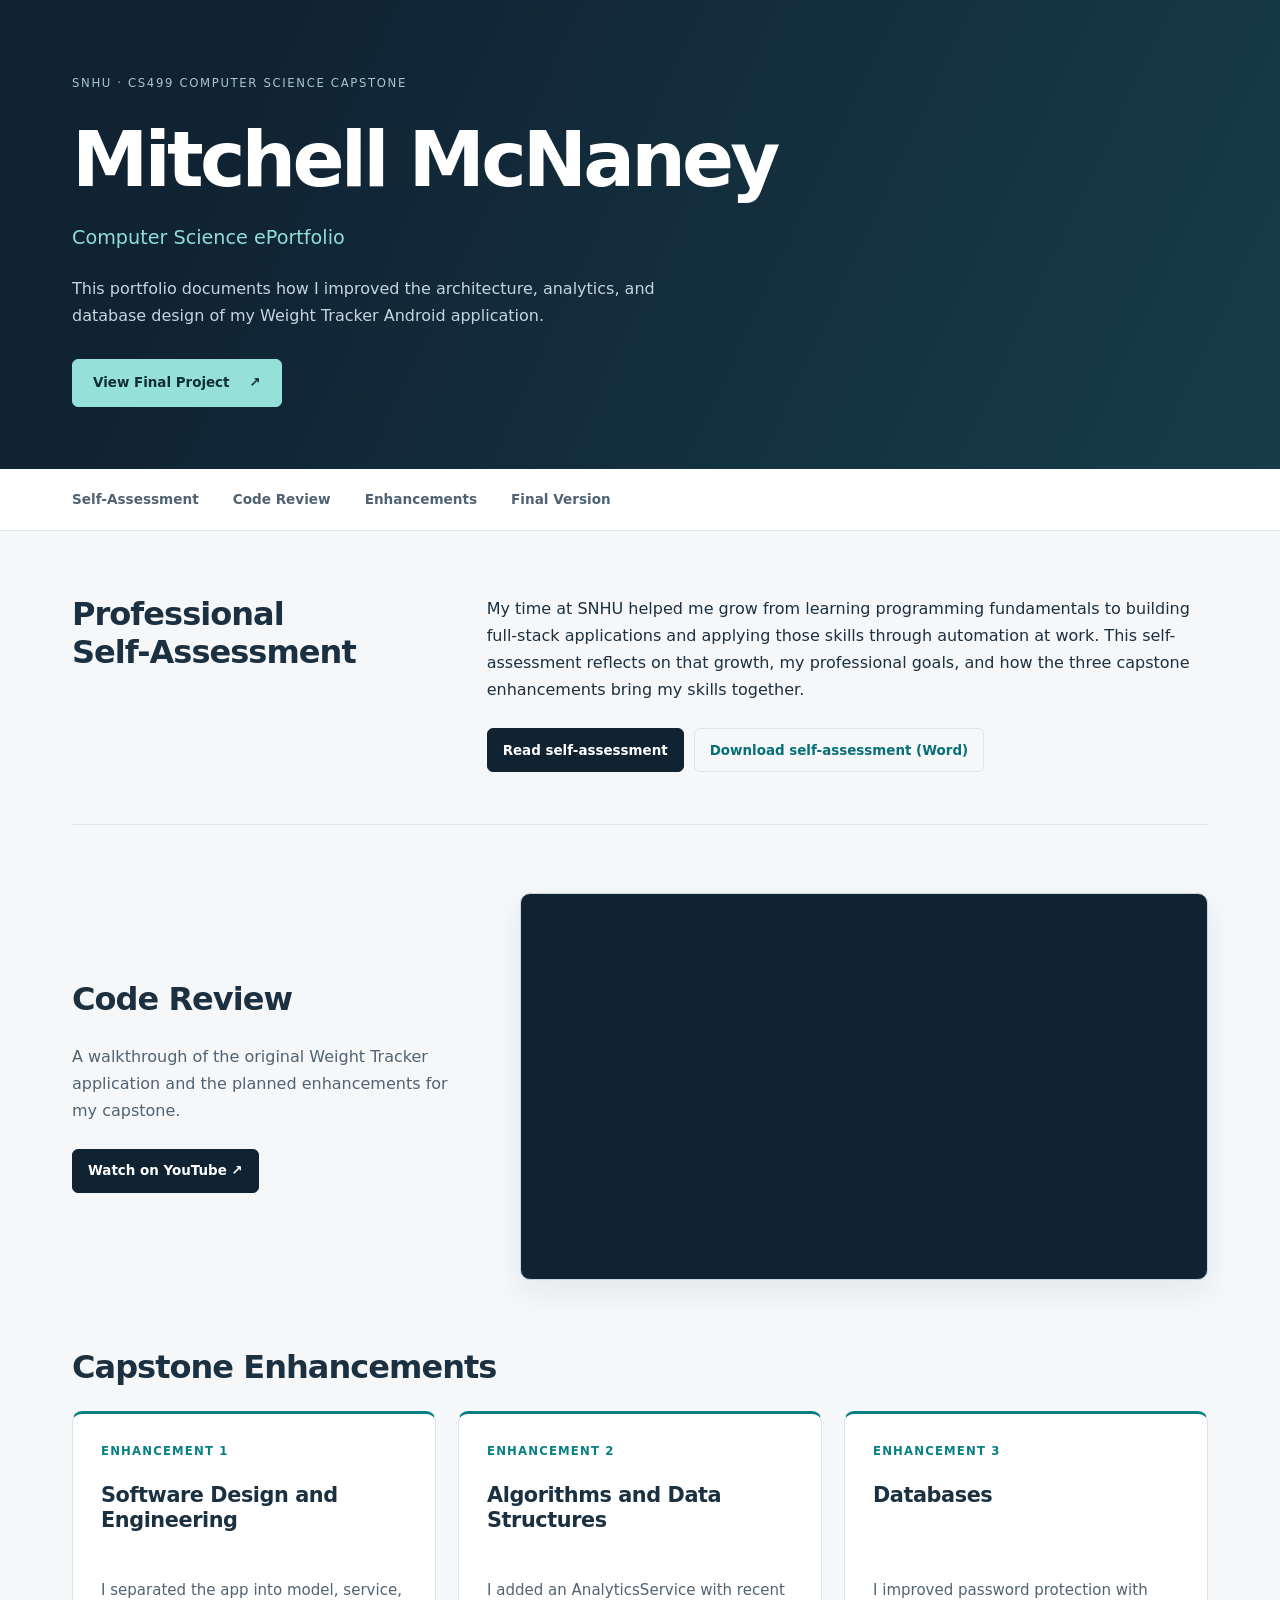
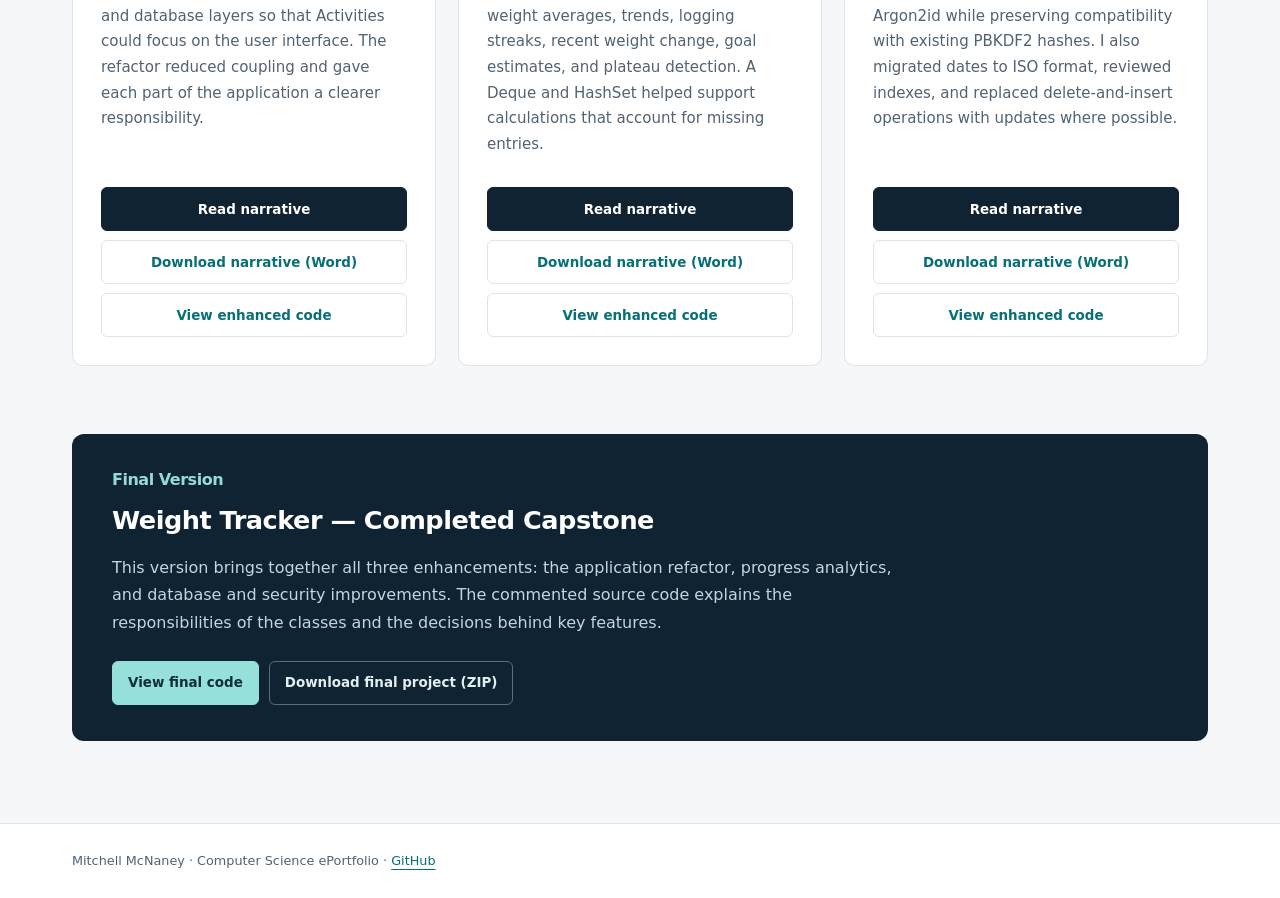
==== commit c3f3a7e7: "Add files via upload" ====
--- a/index.html
+++ b/index.html
@@ -1,2 +1,47 @@
 <!DOCTYPE html>
-<html lang="en"><head><meta charset="UTF-8"><meta name="viewport" content="width=device-width, initial-scale=1"><meta name="description" content="Mitchell McNaney’s CS499 computer science ePortfolio featuring enhancements to a Java and SQLite Android Weight Tracker application."><title>Computer Science ePortfolio | Mitchell McNaney</title><link rel="stylesheet" href="styles.css"></head><body><a class="skip-link" href="#main-content">Skip to content</a><header><div class="wrap"><div class="eyebrow">SNHU · CS499 Computer Science Capstone</div><h1>Mitchell McNaney</h1><p class="lead">Computer Science ePortfolio</p><p class="lead">This portfolio documents how I improved the architecture, analytics, and database design of my Weight Tracker Android application.</p><div class="tech-tags" aria-label="Project technologies"><span>Java</span><span>Android</span><span>SQLite</span></div></div></header><nav aria-label="Portfolio navigation"><div class="wrap"><a href="#self-assessment">Self-Assessment</a><a href="#code-review">Code Review</a><a href="#enhancements">Enhancements</a><a href="#final-version">Final Version</a></div></nav><main class="wrap" id="main-content"><section id="self-assessment"><div class="section-label">My background &amp; growth</div><h2>Professional Self-Assessment</h2><p>My time at SNHU helped me grow from learning programming fundamentals to building full-stack applications and applying those skills through automation at work. This self-assessment reflects on that growth, my professional goals, and how the three capstone enhancements bring my skills together.</p><div class="links"><a href="narratives/self-assessment.html">Read self-assessment</a><a href="documents/self-assessment.docx" download>Download self-assessment (Word)</a></div></section><section id="code-review"><div class="section-label">The starting point</div><h2>Code Review</h2><p>A walkthrough of the original Weight Tracker application and the planned enhancements for my capstone.</p><div class="video-frame"><iframe src="https://www.youtube-nocookie.com/embed/suBpvP653HQ" title="Mitchell McNaney — Weight Tracker Capstone Code Review" loading="lazy" allow="accelerometer; autoplay; clipboard-write; encrypted-media; gyroscope; picture-in-picture; web-share" referrerpolicy="strict-origin-when-cross-origin" allowfullscreen></iframe></div><div class="links"><a href="https://youtu.be/suBpvP653HQ">Watch on YouTube ↗</a></div></section><section id="enhancements"><div class="section-label">From review to implementation</div><h2>Capstone Enhancements</h2><div class="cards"><article class="card" id="software-design"><div class="number">Enhancement 1</div><h3>Software Design and Engineering</h3><p>I separated the app into model, service, and database layers so that Activities could focus on the user interface. The refactor reduced coupling and gave each part of the application a clearer responsibility.</p><div class="links"><a href="narratives/software-design.html">Read narrative</a><a href="documents/enhancement-one.docx" download>Download narrative (Word)</a><a href="https://github.com/vikings298/CS-360-Weight-Tracker-App/tree/enhancements/artifact-one">View enhanced code</a></div></article><article class="card" id="algorithms"><div class="number">Enhancement 2</div><h3>Algorithms and Data Structures</h3><p>I added an AnalyticsService with recent weight averages, trends, logging streaks, recent weight change, goal estimates, and plateau detection. A Deque and HashSet helped support calculations that account for missing entries.</p><div class="links"><a href="narratives/algorithms.html">Read narrative</a><a href="documents/enhancement-two.docx" download>Download narrative (Word)</a><a href="https://github.com/vikings298/CS-360-Weight-Tracker-App/tree/enhancements/artifact-two">View enhanced code</a></div></article><article class="card" id="databases"><div class="number">Enhancement 3</div><h3>Databases</h3><p>I improved password protection with Argon2id while preserving compatibility with existing PBKDF2 hashes. I also migrated dates to ISO format, reviewed indexes, and replaced delete-and-insert operations with updates where possible.</p><div class="links"><a href="narratives/databases.html">Read narrative</a><a href="documents/enhancement-three.docx" download>Download narrative (Word)</a><a href="https://github.com/vikings298/CS-360-Weight-Tracker-App/tree/enhancements/artifact-three">View enhanced code</a></div></article></div></section><section id="final-version"><div class="section-label">The completed application</div><h2>Final Version</h2><article class="card"><h3>Weight Tracker — Completed Capstone</h3><p>This version brings together all three enhancements: the application refactor, progress analytics, and database and security improvements. The commented source code explains the responsibilities of the classes and the decisions behind key features.</p><div class="links"><a href="https://github.com/vikings298/CS-360-Weight-Tracker-App/tree/enhancements/final">View final code</a><a href="https://github.com/vikings298/CS-360-Weight-Tracker-App/archive/refs/heads/enhancements/final.zip">Download final project (ZIP)</a></div></article></section></main><footer><div class="wrap">Mitchell McNaney · Computer Science ePortfolio · <a href="https://github.com/vikings298">GitHub</a></div></footer></body></html>+<html lang="en">
+<head><meta charset="UTF-8"><meta name="viewport" content="width=device-width, initial-scale=1"><meta name="description" content="Mitchell McNaney’s CS499 computer science ePortfolio featuring enhancements to a Java and SQLite Android Weight Tracker application."><title>Computer Science ePortfolio | Mitchell McNaney</title><link rel="stylesheet" href="styles.css">
+</head>
+<body><a class="skip-link" href="#main-content">Skip to content</a>
+<header><div class="wrap"><div class="eyebrow">SNHU · CS499 Computer Science Capstone</div>
+<h1>Mitchell McNaney</h1>
+<p class="lead">Computer Science ePortfolio</p>
+<p class="lead">This portfolio documents how I improved the architecture, analytics, and database design of my Weight Tracker Android application.</p><a class="button hero-button" href="#final-version">View Final Project <span aria-hidden="true">↗</span></a></div>
+</header>
+<nav aria-label="Portfolio navigation"><div class="wrap"><a href="#self-assessment">Self-Assessment</a><a href="#code-review">Code Review</a><a href="#enhancements">Enhancements</a><a href="#final-version">Final Version</a></div>
+</nav>
+<main class="wrap" id="main-content">
+<section id="self-assessment">
+<h2>Professional <br>Self-Assessment</h2><div class="assessment-copy">
+<p>My time at SNHU helped me grow from learning programming fundamentals to building full-stack applications and applying those skills through automation at work. This self-assessment reflects on that growth, my professional goals, and how the three capstone enhancements bring my skills together.</p><div class="links"><a href="narratives/self-assessment.html">Read self-assessment</a><a href="documents/self-assessment.docx" download>Download self-assessment (Word)</a></div></div>
+</section>
+<section id="code-review" class="review-layout"><div class="review-copy">
+<h2>Code Review</h2>
+<p>A walkthrough of the original Weight Tracker application and the planned enhancements for my capstone.</p><div class="links"><a href="https://youtu.be/suBpvP653HQ">Watch on YouTube ↗</a></div></div><div class="video-frame"><iframe src="https://www.youtube-nocookie.com/embed/suBpvP653HQ" title="Mitchell McNaney — Weight Tracker Capstone Code Review" loading="lazy" allow="accelerometer; autoplay; clipboard-write; encrypted-media; gyroscope; picture-in-picture; web-share" referrerpolicy="strict-origin-when-cross-origin" allowfullscreen></iframe></div>
+</section>
+<section id="enhancements">
+<h2>Capstone Enhancements</h2><div class="cards">
+<article class="card" id="software-design"><div class="number">Enhancement 1</div>
+<h3>Software Design and Engineering</h3>
+<p>I separated the app into model, service, and database layers so that Activities could focus on the user interface. The refactor reduced coupling and gave each part of the application a clearer responsibility.</p><div class="links"><a href="narratives/software-design.html">Read narrative</a><a href="documents/enhancement-one.docx" download>Download narrative (Word)</a><a href="https://github.com/vikings298/CS-360-Weight-Tracker-App/tree/enhancements/artifact-one">View enhanced code</a></div>
+</article>
+<article class="card" id="algorithms"><div class="number">Enhancement 2</div>
+<h3>Algorithms and Data Structures</h3>
+<p>I added an AnalyticsService with recent weight averages, trends, logging streaks, recent weight change, goal estimates, and plateau detection. A Deque and HashSet helped support calculations that account for missing entries.</p><div class="links"><a href="narratives/algorithms.html">Read narrative</a><a href="documents/enhancement-two.docx" download>Download narrative (Word)</a><a href="https://github.com/vikings298/CS-360-Weight-Tracker-App/tree/enhancements/artifact-two">View enhanced code</a></div>
+</article>
+<article class="card" id="databases"><div class="number">Enhancement 3</div>
+<h3>Databases</h3>
+<p>I improved password protection with Argon2id while preserving compatibility with existing PBKDF2 hashes. I also migrated dates to ISO format, reviewed indexes, and replaced delete-and-insert operations with updates where possible.</p><div class="links"><a href="narratives/databases.html">Read narrative</a><a href="documents/enhancement-three.docx" download>Download narrative (Word)</a><a href="https://github.com/vikings298/CS-360-Weight-Tracker-App/tree/enhancements/artifact-three">View enhanced code</a></div>
+</article></div>
+</section>
+<section id="final-version">
+<h2>Final Version</h2>
+<article class="card">
+<h3>Weight Tracker — Completed Capstone</h3>
+<p>This version brings together all three enhancements: the application refactor, progress analytics, and database and security improvements. The commented source code explains the responsibilities of the classes and the decisions behind key features.</p><div class="links"><a href="https://github.com/vikings298/CS-360-Weight-Tracker-App/tree/enhancements/final">View final code</a><a href="https://github.com/vikings298/CS-360-Weight-Tracker-App/archive/refs/heads/enhancements/final.zip">Download final project (ZIP)</a></div>
+</article>
+</section>
+</main>
+<footer><div class="wrap">Mitchell McNaney · Computer Science ePortfolio · <a href="https://github.com/vikings298">GitHub</a></div>
+</footer>
+</body></html>
--- a/styles.css
+++ b/styles.css
@@ -1,14 +1,16 @@
-*{box-sizing:border-box}html{scroll-behavior:smooth}body{margin:0;background:#f7f8fa;color:#243244;font:17px/1.7 system-ui,-apple-system,BlinkMacSystemFont,"Segoe UI",sans-serif}a{color:#145a88;text-underline-offset:3px}a:hover{color:#0c3c5e}a:focus-visible,summary:focus-visible{outline:3px solid #bb691f;outline-offset:4px}.wrap{max-width:1050px;margin:auto;padding:0 28px}header{background:#142b40;color:#fff;padding:58px 0 45px}header a{color:#daedff}h1{font-size:clamp(2rem,5vw,3rem);line-height:1.2;margin:12px 0 18px;letter-spacing:-.025em}h2{font-size:1.65rem;line-height:1.3;margin:0 0 18px}h3{font-size:1.2rem;line-height:1.4}p{margin:0 0 20px}.eyebrow{font-size:.8rem;letter-spacing:.14em;text-transform:uppercase;color:#b8d1e4}.lead{max-width:720px;color:#dfebf5}nav{background:white;border-bottom:1px solid #dfe5ea}nav .wrap{display:flex;gap:12px 25px;flex-wrap:wrap;padding-top:16px;padding-bottom:16px}nav a{font-size:.9rem;font-weight:600;text-decoration:none}main{padding-top:46px;padding-bottom:48px}section{margin-bottom:44px;scroll-margin-top:24px}.intro{max-width:760px}.cards{display:grid;gap:22px}.card{background:white;border:1px solid #dfe5ea;border-radius:10px;padding:28px}.number{font-size:.78rem;letter-spacing:.12em;text-transform:uppercase;color:#556779;margin-bottom:10px}.links{display:flex;flex-wrap:wrap;gap:12px 24px;margin-top:22px}.links a{font-size:.92rem;font-weight:600}.pending{color:#647282}.narrative{max-width:790px;background:white;padding:36px;border:1px solid #dfe5ea;border-radius:10px}.narrative h2{font-size:1.2rem;margin-top:32px}.narrative h2:first-child{margin-top:0}.back{display:inline-block;margin-bottom:22px}footer{border-top:1px solid #dfe5ea;padding:24px 0;color:#647282;font-size:.85rem}@media(max-width:600px){.wrap{padding:0 20px}header{padding:40px 0 30px}.card,.narrative{padding:22px}nav .wrap{gap:10px 18px}}@media(prefers-reduced-motion:reduce){html{scroll-behavior:auto}}
-/* Portfolio refinements */
-header{background:radial-gradient(ellipse at top right,#254d65 0,transparent 60%),linear-gradient(120deg,#142b40,#102335);padding:68px 0 52px;border-bottom:4px solid #67b9bb}
-header h1{font-weight:750;letter-spacing:-.04em}header .lead{max-width:670px}header .lead:first-of-type{font-size:1.25rem;color:#b9dcdf;margin-bottom:14px}
-.tech-tags{display:flex;gap:10px;flex-wrap:wrap;margin-top:26px}.tech-tags span{border:1px solid #527187;background:#ffffff08;border-radius:999px;padding:4px 14px;color:#e5f0f4;font-size:.8rem;letter-spacing:.02em}
-nav a{padding:5px 0;border-bottom:2px solid transparent}nav a:hover{border-bottom-color:#25858b}
-main{padding-top:54px}section{margin-bottom:58px}.section-label{color:#326e75;text-transform:uppercase;letter-spacing:.13em;font-size:.72rem;font-weight:750;margin-bottom:8px}h2{letter-spacing:-.02em}h3{margin-top:0;margin-bottom:16px}
-#self-assessment{max-width:800px}#code-review>p{max-width:740px}
-.card{border-radius:14px;padding:30px 32px;box-shadow:0 5px 20px #18354805;border-left:3px solid #73aeb5}.number{color:#326e75;font-weight:700}.card p{max-width:780px}.cards{gap:24px}
-.links{align-items:center;gap:10px 20px}.links a{text-decoration:none}.links a:hover{text-decoration:underline}.links a:first-child{display:inline-flex;align-items:center;background:#173e55;color:#fff;border-radius:7px;padding:9px 16px;font-weight:600}.links a:first-child:hover{background:#245d70;text-decoration:none}
-#final-version .card{background:#edf5f5;border-color:#cadfdf;border-left-color:#327b80}
-.video-frame{aspect-ratio:16/9;max-width:850px;overflow:hidden;background:#142b40;border-radius:14px;box-shadow:0 8px 28px #18354812;border:1px solid #d3dfe5}.video-frame iframe{display:block;width:100%;height:100%;border:0}
-.narrative{box-shadow:0 5px 20px #18354805;border-radius:14px}.skip-link{position:absolute;top:-80px;left:20px;background:white;padding:10px 16px;z-index:10}.skip-link:focus{top:12px}
-@media(max-width:600px){header{padding:42px 0 34px}.card{padding:24px 22px}main{padding-top:36px}section{margin-bottom:40px}.links{gap:12px 18px}.video-frame{border-radius:10px}nav a{font-size:.82rem}}
+:root{--navy:#102333;--ink:#1b3040;--muted:#506373;--teal:#087f83;--line:#dce5e9;--paper:#f5f7f9}
+*{box-sizing:border-box}html{scroll-behavior:smooth}body{margin:0;background:var(--paper);color:var(--ink);font:16px/1.7 system-ui,-apple-system,BlinkMacSystemFont,"Segoe UI",sans-serif}
+a{color:#076f78;text-underline-offset:4px}a:hover{color:#054f56}a:focus-visible{outline:3px solid #df9d38;outline-offset:5px}.wrap{max-width:1216px;margin:0 auto;padding:0 40px}
+h1,h2,h3{line-height:1.2}h1{font-size:clamp(2.7rem,6vw,4.8rem);letter-spacing:-.05em;margin:20px 0 16px;font-weight:750}h2{font-size:clamp(1.55rem,3vw,2rem);letter-spacing:-.03em;margin:0 0 24px}h3{font-size:1.3rem;letter-spacing:-.02em;margin:0 0 20px}p{margin:0 0 22px}
+header{background:linear-gradient(115deg,#102333 20%,#173d4a 100%);color:white;padding:74px 0 62px}header .eyebrow{font-size:.73rem;letter-spacing:.14em;text-transform:uppercase;color:#a9c4ce}.lead{max-width:640px;color:#c5d5de}header .lead:first-of-type{color:#8fdddd;font-size:1.2rem;margin-bottom:20px}header a{color:#fff}
+.button,.links a{display:inline-flex;justify-content:center;align-items:center;gap:20px;min-height:44px;padding:10px 15px;border:1px solid var(--line);border-radius:6px;font-size:.84rem;font-weight:650;text-decoration:none;line-height:1.45;transition:background .18s,border-color .18s,transform .18s}.button:hover,.links a:hover{text-decoration:none;background:#edf4f5;border-color:#a9c4ca}.hero-button{background:#96e0da;color:#112e38;border-color:#96e0da;margin-top:8px;padding:13px 20px}.hero-button:hover{background:#b5efe9;color:#112e38;border-color:#b5efe9}
+nav{background:#fff;border-bottom:1px solid var(--line)}nav .wrap{display:flex;flex-wrap:wrap;gap:10px 34px;padding-top:19px;padding-bottom:19px}nav a{color:var(--muted);text-decoration:none;font-size:.85rem;font-weight:650}nav a:hover{color:var(--teal)}
+main.wrap{padding-top:64px;padding-bottom:14px}section{margin-bottom:68px;scroll-margin-top:24px}.links{display:flex;gap:10px;flex-wrap:wrap;margin-top:25px}.links a:first-child{background:var(--navy);border-color:var(--navy);color:#fff}.links a:first-child:hover{background:#285267;border-color:#285267}
+#self-assessment{display:grid;grid-template-columns:1fr 2fr;gap:54px;padding-bottom:52px;border-bottom:1px solid var(--line)}#self-assessment h2{margin:0}.assessment-copy p{margin-bottom:0}
+.review-layout{display:grid;grid-template-columns:1fr 1.7fr;gap:44px;align-items:center}.review-copy p{color:var(--muted)}.video-frame{aspect-ratio:16/9;background:var(--navy);border:1px solid #c9d7df;border-radius:10px;overflow:hidden;box-shadow:0 12px 30px #12324712}.video-frame iframe{display:block;width:100%;height:100%;border:0}
+.cards{display:grid;grid-template-columns:repeat(3,minmax(0,1fr));gap:22px}.card{background:white;border:1px solid var(--line);border-radius:10px;padding:28px;min-width:0}.cards .card{display:flex;flex-direction:column;border-top:3px solid var(--teal);transition:transform .2s,box-shadow .2s}.cards .card:hover{transform:translateY(-4px);box-shadow:0 15px 32px #1023330d}.number{font-size:.73rem;text-transform:uppercase;letter-spacing:.1em;color:var(--teal);font-weight:700;margin-bottom:22px}.cards h3{min-height:3.6em}.cards p{font-size:.94rem;color:var(--muted)}.cards .links{margin-top:auto;padding-top:8px;display:grid;gap:9px}.cards .links a{width:100%}
+#final-version{padding:36px 40px;background:var(--navy);color:#fff;border-radius:12px}#final-version h2{font-size:1rem;color:#95dcd6;margin-bottom:16px}#final-version .card{padding:0;background:transparent;border:0}#final-version h3{font-size:1.6rem;margin-bottom:18px}#final-version p{max-width:780px;color:#c5d5de}#final-version .links a{border-color:#56707f;color:#e2eeef;background:transparent}#final-version .links a:first-child{background:#96e0da;border-color:#96e0da;color:#112e38}#final-version .links a:hover{background:#2b4e60;color:white}
+.narrative{max-width:820px;background:#fff;border:1px solid var(--line);border-radius:10px;padding:40px}.narrative h2{font-size:1.2rem;margin-top:32px}.narrative h2:first-child{margin-top:0}.back{display:inline-block;margin-bottom:24px}footer{background:#fff;border-top:1px solid var(--line);padding:26px 0;font-size:.8rem;color:var(--muted)}.skip-link{position:absolute;top:-80px;left:20px;background:white;padding:10px 16px;z-index:10}.skip-link:focus{top:12px}
+@media(max-width:1000px){.wrap{padding-left:28px;padding-right:28px}.cards{gap:14px}.card{padding:22px}.cards h3{font-size:1.15rem}.review-layout{gap:28px}#self-assessment{gap:32px}}
+@media(max-width:760px){.wrap{padding-left:22px;padding-right:22px}header{padding:48px 0 40px}h1{font-size:clamp(2.5rem,9vw,3.6rem)}nav .wrap{gap:12px 23px}nav a{font-size:.8rem}main.wrap{padding-top:38px}section{margin-bottom:44px}#self-assessment,.review-layout{grid-template-columns:1fr;gap:18px}#self-assessment{padding-bottom:32px}#self-assessment h2 br{display:none}#self-assessment h2 br:after{content:" "}.cards{grid-template-columns:1fr;gap:20px}.card{padding:26px}.cards h3{font-size:1.35rem;min-height:0}.number{margin-bottom:14px}.cards .links{margin-top:4px}.review-copy .links{margin:0 0 8px}#final-version{padding:28px 24px}.narrative{padding:26px}.links a{max-width:100%}}
+@media(prefers-reduced-motion:reduce){html{scroll-behavior:auto}*,*:before,*:after{transition:none!important}.cards .card:hover{transform:none}}
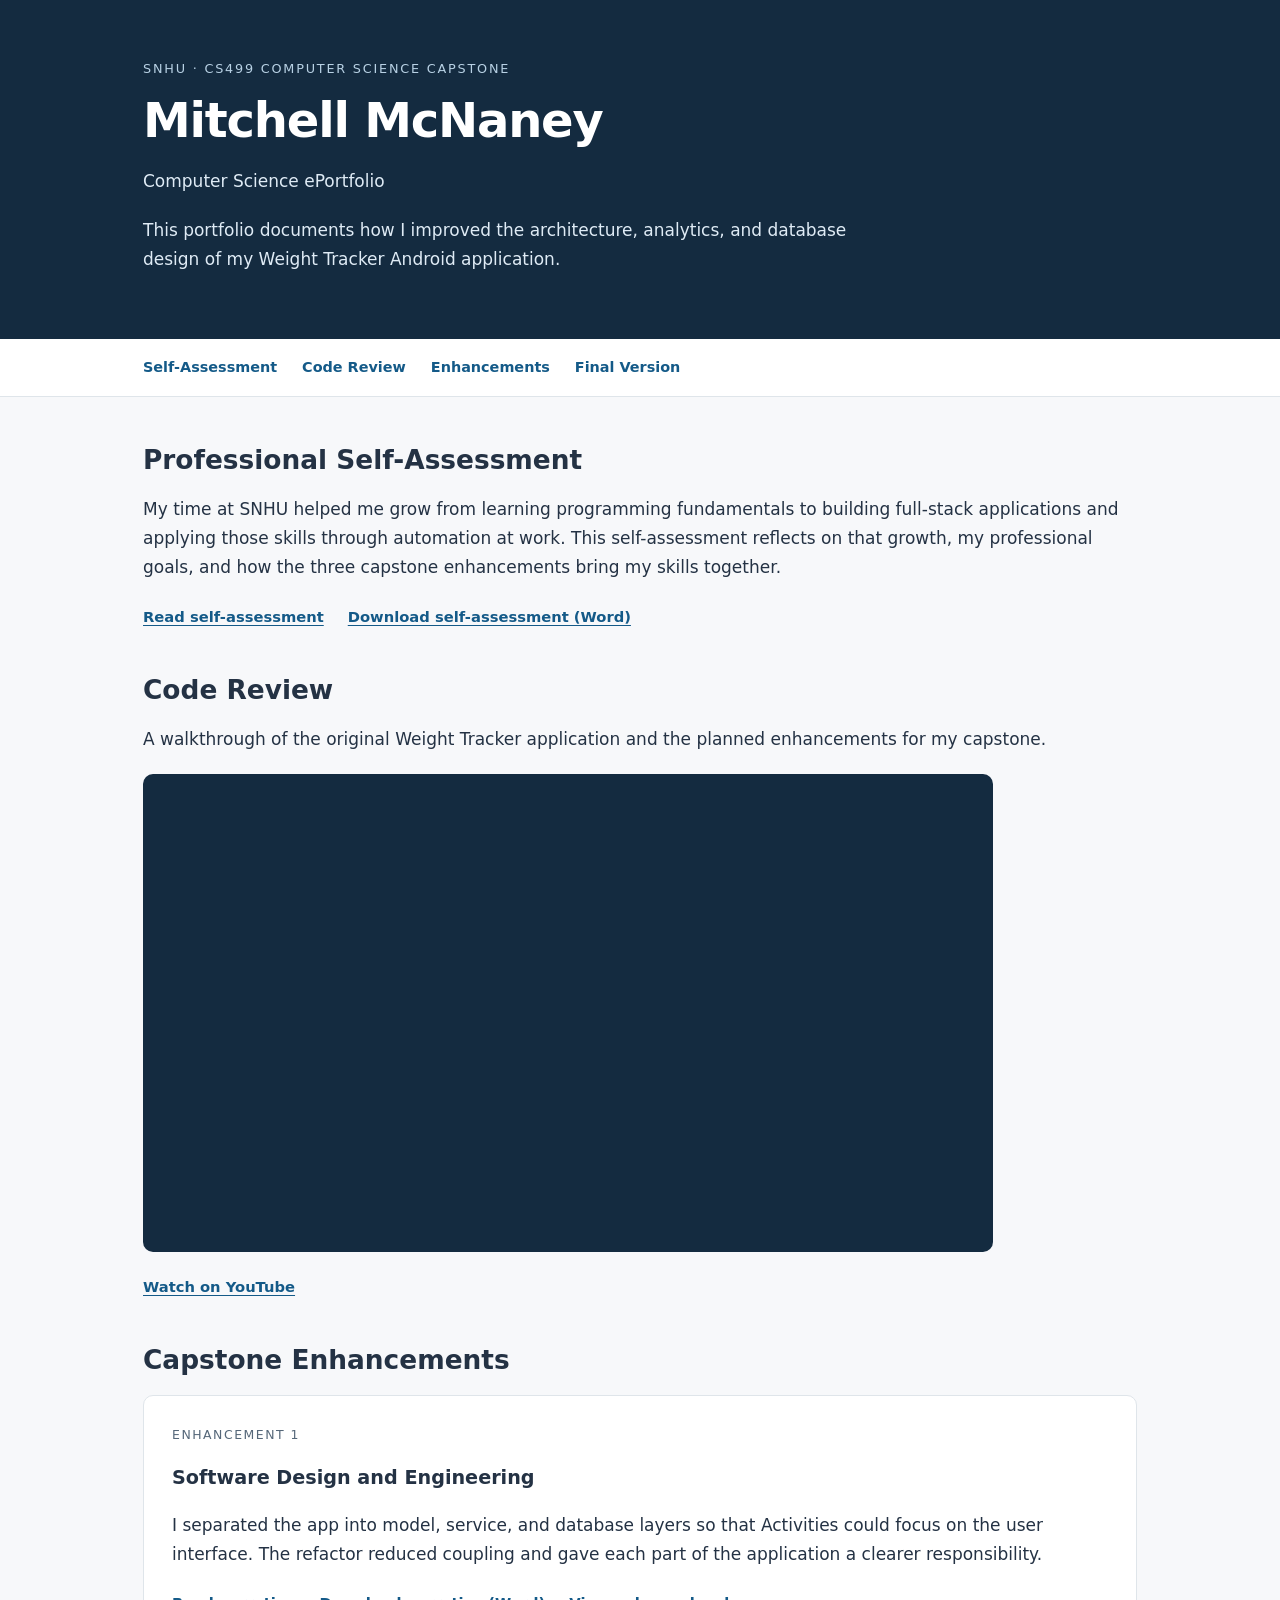
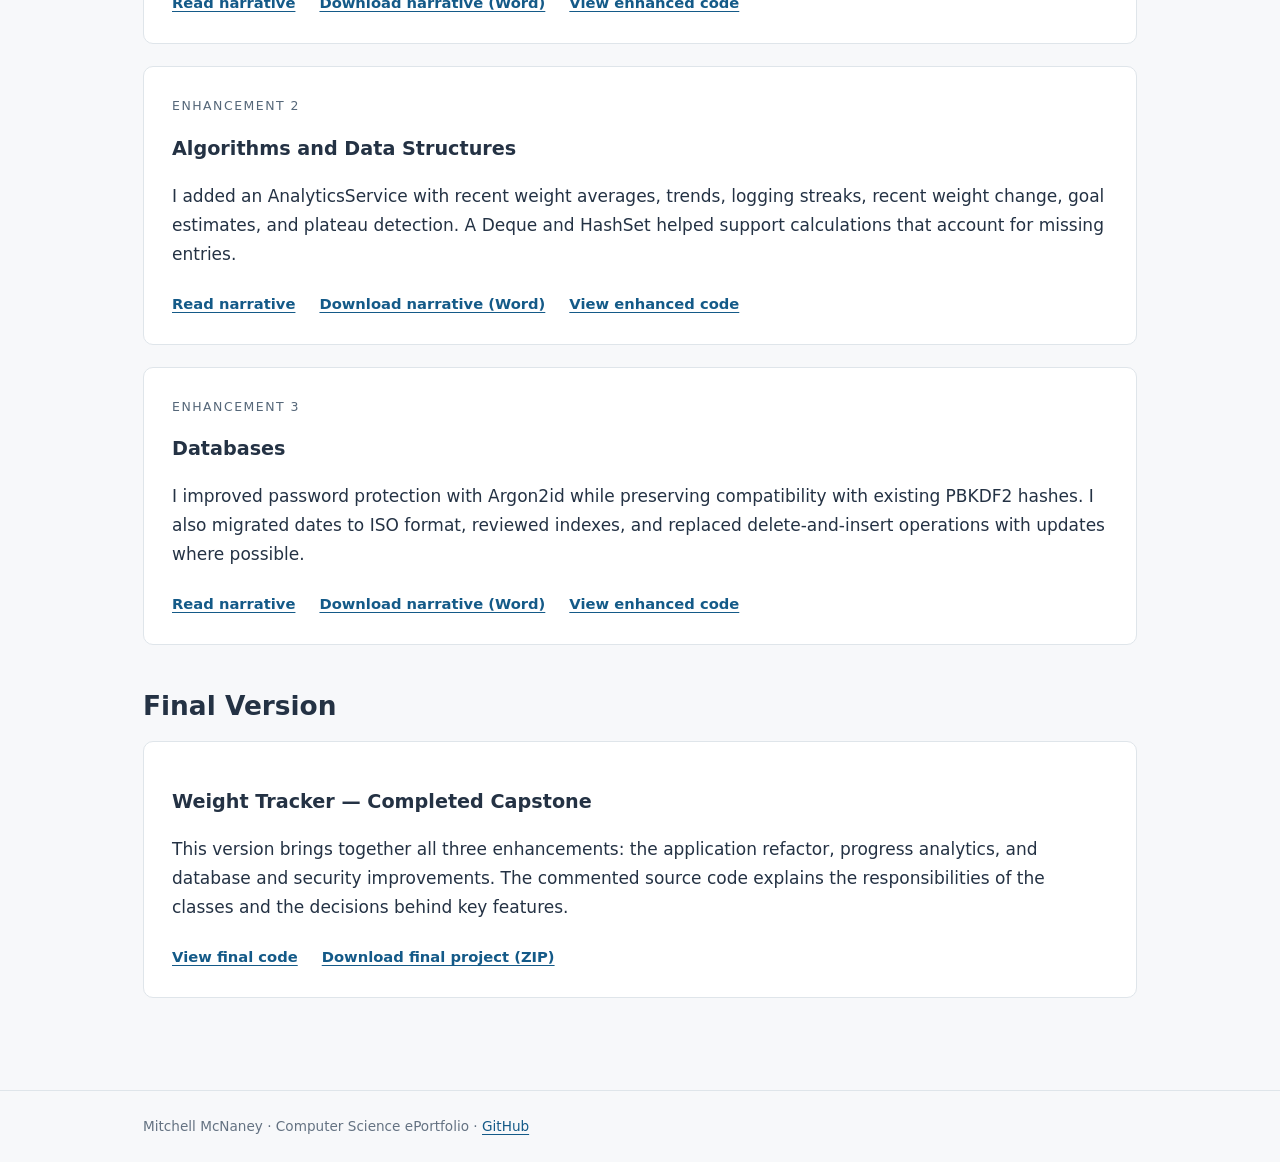
==== commit cbe6bb48: "Add files via upload" ====
--- a/index.html
+++ b/index.html
@@ -1,47 +1,8 @@
 <!DOCTYPE html>
-<html lang="en">
-<head><meta charset="UTF-8"><meta name="viewport" content="width=device-width, initial-scale=1"><meta name="description" content="Mitchell McNaney’s CS499 computer science ePortfolio featuring enhancements to a Java and SQLite Android Weight Tracker application."><title>Computer Science ePortfolio | Mitchell McNaney</title><link rel="stylesheet" href="styles.css">
-</head>
-<body><a class="skip-link" href="#main-content">Skip to content</a>
-<header><div class="wrap"><div class="eyebrow">SNHU · CS499 Computer Science Capstone</div>
-<h1>Mitchell McNaney</h1>
-<p class="lead">Computer Science ePortfolio</p>
-<p class="lead">This portfolio documents how I improved the architecture, analytics, and database design of my Weight Tracker Android application.</p><a class="button hero-button" href="#final-version">View Final Project <span aria-hidden="true">↗</span></a></div>
-</header>
-<nav aria-label="Portfolio navigation"><div class="wrap"><a href="#self-assessment">Self-Assessment</a><a href="#code-review">Code Review</a><a href="#enhancements">Enhancements</a><a href="#final-version">Final Version</a></div>
-</nav>
-<main class="wrap" id="main-content">
-<section id="self-assessment">
-<h2>Professional <br>Self-Assessment</h2><div class="assessment-copy">
-<p>My time at SNHU helped me grow from learning programming fundamentals to building full-stack applications and applying those skills through automation at work. This self-assessment reflects on that growth, my professional goals, and how the three capstone enhancements bring my skills together.</p><div class="links"><a href="narratives/self-assessment.html">Read self-assessment</a><a href="documents/self-assessment.docx" download>Download self-assessment (Word)</a></div></div>
-</section>
-<section id="code-review" class="review-layout"><div class="review-copy">
-<h2>Code Review</h2>
-<p>A walkthrough of the original Weight Tracker application and the planned enhancements for my capstone.</p><div class="links"><a href="https://youtu.be/suBpvP653HQ">Watch on YouTube ↗</a></div></div><div class="video-frame"><iframe src="https://www.youtube-nocookie.com/embed/suBpvP653HQ" title="Mitchell McNaney — Weight Tracker Capstone Code Review" loading="lazy" allow="accelerometer; autoplay; clipboard-write; encrypted-media; gyroscope; picture-in-picture; web-share" referrerpolicy="strict-origin-when-cross-origin" allowfullscreen></iframe></div>
-</section>
-<section id="enhancements">
-<h2>Capstone Enhancements</h2><div class="cards">
-<article class="card" id="software-design"><div class="number">Enhancement 1</div>
-<h3>Software Design and Engineering</h3>
-<p>I separated the app into model, service, and database layers so that Activities could focus on the user interface. The refactor reduced coupling and gave each part of the application a clearer responsibility.</p><div class="links"><a href="narratives/software-design.html">Read narrative</a><a href="documents/enhancement-one.docx" download>Download narrative (Word)</a><a href="https://github.com/vikings298/CS-360-Weight-Tracker-App/tree/enhancements/artifact-one">View enhanced code</a></div>
-</article>
-<article class="card" id="algorithms"><div class="number">Enhancement 2</div>
-<h3>Algorithms and Data Structures</h3>
-<p>I added an AnalyticsService with recent weight averages, trends, logging streaks, recent weight change, goal estimates, and plateau detection. A Deque and HashSet helped support calculations that account for missing entries.</p><div class="links"><a href="narratives/algorithms.html">Read narrative</a><a href="documents/enhancement-two.docx" download>Download narrative (Word)</a><a href="https://github.com/vikings298/CS-360-Weight-Tracker-App/tree/enhancements/artifact-two">View enhanced code</a></div>
-</article>
-<article class="card" id="databases"><div class="number">Enhancement 3</div>
-<h3>Databases</h3>
-<p>I improved password protection with Argon2id while preserving compatibility with existing PBKDF2 hashes. I also migrated dates to ISO format, reviewed indexes, and replaced delete-and-insert operations with updates where possible.</p><div class="links"><a href="narratives/databases.html">Read narrative</a><a href="documents/enhancement-three.docx" download>Download narrative (Word)</a><a href="https://github.com/vikings298/CS-360-Weight-Tracker-App/tree/enhancements/artifact-three">View enhanced code</a></div>
-</article></div>
-</section>
-<section id="final-version">
+<html lang="en"><head><meta charset="UTF-8"><meta name="viewport" content="width=device-width, initial-scale=1"><meta name="description" content="Mitchell McNaney’s CS499 computer science ePortfolio featuring enhancements to a Java and SQLite Android Weight Tracker application."><title>Computer Science ePortfolio | Mitchell McNaney</title><link rel="stylesheet" href="styles.css"></head><body><header><div class="wrap"><div class="eyebrow">SNHU · CS499 Computer Science Capstone</div><h1>Mitchell McNaney</h1><p class="lead">Computer Science ePortfolio</p><p class="lead">This portfolio documents how I improved the architecture, analytics, and database design of my Weight Tracker Android application.</p></div></header><nav aria-label="Portfolio navigation"><div class="wrap"><a href="#self-assessment">Self-Assessment</a><a href="#code-review">Code Review</a><a href="#enhancements">Enhancements</a><a href="#final-version">Final Version</a></div></nav><main class="wrap"><section id="self-assessment"><h2>Professional Self-Assessment</h2><p>My time at SNHU helped me grow from learning programming fundamentals to building full-stack applications and applying those skills through automation at work. This self-assessment reflects on that growth, my professional goals, and how the three capstone enhancements bring my skills together.</p><div class="links"><a href="narratives/self-assessment.html">Read self-assessment</a><a href="documents/self-assessment.docx" download>Download self-assessment (Word)</a></div></section><section id="code-review"><h2>Code Review</h2><p>A walkthrough of the original Weight Tracker application and the planned enhancements for my capstone.</p><div class="video-frame"><iframe src="https://www.youtube-nocookie.com/embed/suBpvP653HQ" title="Weight Tracker Capstone Code Review" loading="lazy" allow="accelerometer; autoplay; clipboard-write; encrypted-media; gyroscope; picture-in-picture; web-share" referrerpolicy="strict-origin-when-cross-origin" allowfullscreen></iframe></div><div class="links"><a href="https://youtu.be/suBpvP653HQ">Watch on YouTube</a></div></section><section id="enhancements"><h2>Capstone Enhancements</h2><div class="cards"><article class="card" id="software-design"><div class="number">Enhancement 1</div><h3>Software Design and Engineering</h3><p>I separated the app into model, service, and database layers so that Activities could focus on the user interface. The refactor reduced coupling and gave each part of the application a clearer responsibility.</p><div class="links"><a href="narratives/software-design.html">Read narrative</a><a href="documents/enhancement-one.docx" download>Download narrative (Word)</a><a href="https://github.com/vikings298/CS-360-Weight-Tracker-App/tree/enhancements/artifact-one">View enhanced code</a></div></article><article class="card" id="algorithms"><div class="number">Enhancement 2</div><h3>Algorithms and Data Structures</h3><p>I added an AnalyticsService with recent weight averages, trends, logging streaks, recent weight change, goal estimates, and plateau detection. A Deque and HashSet helped support calculations that account for missing entries.</p><div class="links"><a href="narratives/algorithms.html">Read narrative</a><a href="documents/enhancement-two.docx" download>Download narrative (Word)</a><a href="https://github.com/vikings298/CS-360-Weight-Tracker-App/tree/enhancements/artifact-two">View enhanced code</a></div></article><article class="card" id="databases"><div class="number">Enhancement 3</div><h3>Databases</h3><p>I improved password protection with Argon2id while preserving compatibility with existing PBKDF2 hashes. I also migrated dates to ISO format, reviewed indexes, and replaced delete-and-insert operations with updates where possible.</p><div class="links"><a href="narratives/databases.html">Read narrative</a><a href="documents/enhancement-three.docx" download>Download narrative (Word)</a><a href="https://github.com/vikings298/CS-360-Weight-Tracker-App/tree/enhancements/artifact-three">View enhanced code</a></div></article></div></section><section id="final-version">
 <h2>Final Version</h2>
 <article class="card">
 <h3>Weight Tracker — Completed Capstone</h3>
 <p>This version brings together all three enhancements: the application refactor, progress analytics, and database and security improvements. The commented source code explains the responsibilities of the classes and the decisions behind key features.</p><div class="links"><a href="https://github.com/vikings298/CS-360-Weight-Tracker-App/tree/enhancements/final">View final code</a><a href="https://github.com/vikings298/CS-360-Weight-Tracker-App/archive/refs/heads/enhancements/final.zip">Download final project (ZIP)</a></div>
 </article>
-</section>
-</main>
-<footer><div class="wrap">Mitchell McNaney · Computer Science ePortfolio · <a href="https://github.com/vikings298">GitHub</a></div>
-</footer>
-</body></html>
+</section></main><footer><div class="wrap">Mitchell McNaney · Computer Science ePortfolio · <a href="https://github.com/vikings298">GitHub</a></div></footer></body></html>
--- a/styles.css
+++ b/styles.css
@@ -1,16 +1 @@
-:root{--navy:#102333;--ink:#1b3040;--muted:#506373;--teal:#087f83;--line:#dce5e9;--paper:#f5f7f9}
-*{box-sizing:border-box}html{scroll-behavior:smooth}body{margin:0;background:var(--paper);color:var(--ink);font:16px/1.7 system-ui,-apple-system,BlinkMacSystemFont,"Segoe UI",sans-serif}
-a{color:#076f78;text-underline-offset:4px}a:hover{color:#054f56}a:focus-visible{outline:3px solid #df9d38;outline-offset:5px}.wrap{max-width:1216px;margin:0 auto;padding:0 40px}
-h1,h2,h3{line-height:1.2}h1{font-size:clamp(2.7rem,6vw,4.8rem);letter-spacing:-.05em;margin:20px 0 16px;font-weight:750}h2{font-size:clamp(1.55rem,3vw,2rem);letter-spacing:-.03em;margin:0 0 24px}h3{font-size:1.3rem;letter-spacing:-.02em;margin:0 0 20px}p{margin:0 0 22px}
-header{background:linear-gradient(115deg,#102333 20%,#173d4a 100%);color:white;padding:74px 0 62px}header .eyebrow{font-size:.73rem;letter-spacing:.14em;text-transform:uppercase;color:#a9c4ce}.lead{max-width:640px;color:#c5d5de}header .lead:first-of-type{color:#8fdddd;font-size:1.2rem;margin-bottom:20px}header a{color:#fff}
-.button,.links a{display:inline-flex;justify-content:center;align-items:center;gap:20px;min-height:44px;padding:10px 15px;border:1px solid var(--line);border-radius:6px;font-size:.84rem;font-weight:650;text-decoration:none;line-height:1.45;transition:background .18s,border-color .18s,transform .18s}.button:hover,.links a:hover{text-decoration:none;background:#edf4f5;border-color:#a9c4ca}.hero-button{background:#96e0da;color:#112e38;border-color:#96e0da;margin-top:8px;padding:13px 20px}.hero-button:hover{background:#b5efe9;color:#112e38;border-color:#b5efe9}
-nav{background:#fff;border-bottom:1px solid var(--line)}nav .wrap{display:flex;flex-wrap:wrap;gap:10px 34px;padding-top:19px;padding-bottom:19px}nav a{color:var(--muted);text-decoration:none;font-size:.85rem;font-weight:650}nav a:hover{color:var(--teal)}
-main.wrap{padding-top:64px;padding-bottom:14px}section{margin-bottom:68px;scroll-margin-top:24px}.links{display:flex;gap:10px;flex-wrap:wrap;margin-top:25px}.links a:first-child{background:var(--navy);border-color:var(--navy);color:#fff}.links a:first-child:hover{background:#285267;border-color:#285267}
-#self-assessment{display:grid;grid-template-columns:1fr 2fr;gap:54px;padding-bottom:52px;border-bottom:1px solid var(--line)}#self-assessment h2{margin:0}.assessment-copy p{margin-bottom:0}
-.review-layout{display:grid;grid-template-columns:1fr 1.7fr;gap:44px;align-items:center}.review-copy p{color:var(--muted)}.video-frame{aspect-ratio:16/9;background:var(--navy);border:1px solid #c9d7df;border-radius:10px;overflow:hidden;box-shadow:0 12px 30px #12324712}.video-frame iframe{display:block;width:100%;height:100%;border:0}
-.cards{display:grid;grid-template-columns:repeat(3,minmax(0,1fr));gap:22px}.card{background:white;border:1px solid var(--line);border-radius:10px;padding:28px;min-width:0}.cards .card{display:flex;flex-direction:column;border-top:3px solid var(--teal);transition:transform .2s,box-shadow .2s}.cards .card:hover{transform:translateY(-4px);box-shadow:0 15px 32px #1023330d}.number{font-size:.73rem;text-transform:uppercase;letter-spacing:.1em;color:var(--teal);font-weight:700;margin-bottom:22px}.cards h3{min-height:3.6em}.cards p{font-size:.94rem;color:var(--muted)}.cards .links{margin-top:auto;padding-top:8px;display:grid;gap:9px}.cards .links a{width:100%}
-#final-version{padding:36px 40px;background:var(--navy);color:#fff;border-radius:12px}#final-version h2{font-size:1rem;color:#95dcd6;margin-bottom:16px}#final-version .card{padding:0;background:transparent;border:0}#final-version h3{font-size:1.6rem;margin-bottom:18px}#final-version p{max-width:780px;color:#c5d5de}#final-version .links a{border-color:#56707f;color:#e2eeef;background:transparent}#final-version .links a:first-child{background:#96e0da;border-color:#96e0da;color:#112e38}#final-version .links a:hover{background:#2b4e60;color:white}
-.narrative{max-width:820px;background:#fff;border:1px solid var(--line);border-radius:10px;padding:40px}.narrative h2{font-size:1.2rem;margin-top:32px}.narrative h2:first-child{margin-top:0}.back{display:inline-block;margin-bottom:24px}footer{background:#fff;border-top:1px solid var(--line);padding:26px 0;font-size:.8rem;color:var(--muted)}.skip-link{position:absolute;top:-80px;left:20px;background:white;padding:10px 16px;z-index:10}.skip-link:focus{top:12px}
-@media(max-width:1000px){.wrap{padding-left:28px;padding-right:28px}.cards{gap:14px}.card{padding:22px}.cards h3{font-size:1.15rem}.review-layout{gap:28px}#self-assessment{gap:32px}}
-@media(max-width:760px){.wrap{padding-left:22px;padding-right:22px}header{padding:48px 0 40px}h1{font-size:clamp(2.5rem,9vw,3.6rem)}nav .wrap{gap:12px 23px}nav a{font-size:.8rem}main.wrap{padding-top:38px}section{margin-bottom:44px}#self-assessment,.review-layout{grid-template-columns:1fr;gap:18px}#self-assessment{padding-bottom:32px}#self-assessment h2 br{display:none}#self-assessment h2 br:after{content:" "}.cards{grid-template-columns:1fr;gap:20px}.card{padding:26px}.cards h3{font-size:1.35rem;min-height:0}.number{margin-bottom:14px}.cards .links{margin-top:4px}.review-copy .links{margin:0 0 8px}#final-version{padding:28px 24px}.narrative{padding:26px}.links a{max-width:100%}}
-@media(prefers-reduced-motion:reduce){html{scroll-behavior:auto}*,*:before,*:after{transition:none!important}.cards .card:hover{transform:none}}
+*{box-sizing:border-box}html{scroll-behavior:smooth}body{margin:0;background:#f7f8fa;color:#243244;font:17px/1.7 system-ui,-apple-system,BlinkMacSystemFont,"Segoe UI",sans-serif}a{color:#145a88;text-underline-offset:3px}a:hover{color:#0c3c5e}a:focus-visible,summary:focus-visible{outline:3px solid #bb691f;outline-offset:4px}.wrap{max-width:1050px;margin:auto;padding:0 28px}header{background:#142b40;color:#fff;padding:58px 0 45px}header a{color:#daedff}h1{font-size:clamp(2rem,5vw,3rem);line-height:1.2;margin:12px 0 18px;letter-spacing:-.025em}h2{font-size:1.65rem;line-height:1.3;margin:0 0 18px}h3{font-size:1.2rem;line-height:1.4}p{margin:0 0 20px}.eyebrow{font-size:.8rem;letter-spacing:.14em;text-transform:uppercase;color:#b8d1e4}.lead{max-width:720px;color:#dfebf5}nav{background:white;border-bottom:1px solid #dfe5ea}nav .wrap{display:flex;gap:12px 25px;flex-wrap:wrap;padding-top:16px;padding-bottom:16px}nav a{font-size:.9rem;font-weight:600;text-decoration:none}main.wrap{padding-top:46px;padding-bottom:48px}section{margin-bottom:44px;scroll-margin-top:24px}.intro{max-width:760px}.cards{display:grid;gap:22px}.card{background:white;border:1px solid #dfe5ea;border-radius:10px;padding:28px}.number{font-size:.78rem;letter-spacing:.12em;text-transform:uppercase;color:#556779;margin-bottom:10px}.links{display:flex;flex-wrap:wrap;gap:12px 24px;margin-top:22px}.links a{font-size:.92rem;font-weight:600}.pending{color:#647282}.narrative{max-width:790px;background:white;padding:36px;border:1px solid #dfe5ea;border-radius:10px}.narrative h2{font-size:1.2rem;margin-top:32px}.narrative h2:first-child{margin-top:0}.back{display:inline-block;margin-bottom:22px}footer{border-top:1px solid #dfe5ea;padding:24px 0;color:#647282;font-size:.85rem}.video-frame{aspect-ratio:16/9;max-width:850px;background:#142b40;overflow:hidden;border-radius:10px}.video-frame iframe{display:block;width:100%;height:100%;border:0}@media(max-width:600px){.wrap{padding:0 20px}header{padding:40px 0 30px}.card,.narrative{padding:22px}nav .wrap{gap:10px 18px}}@media(prefers-reduced-motion:reduce){html{scroll-behavior:auto}}
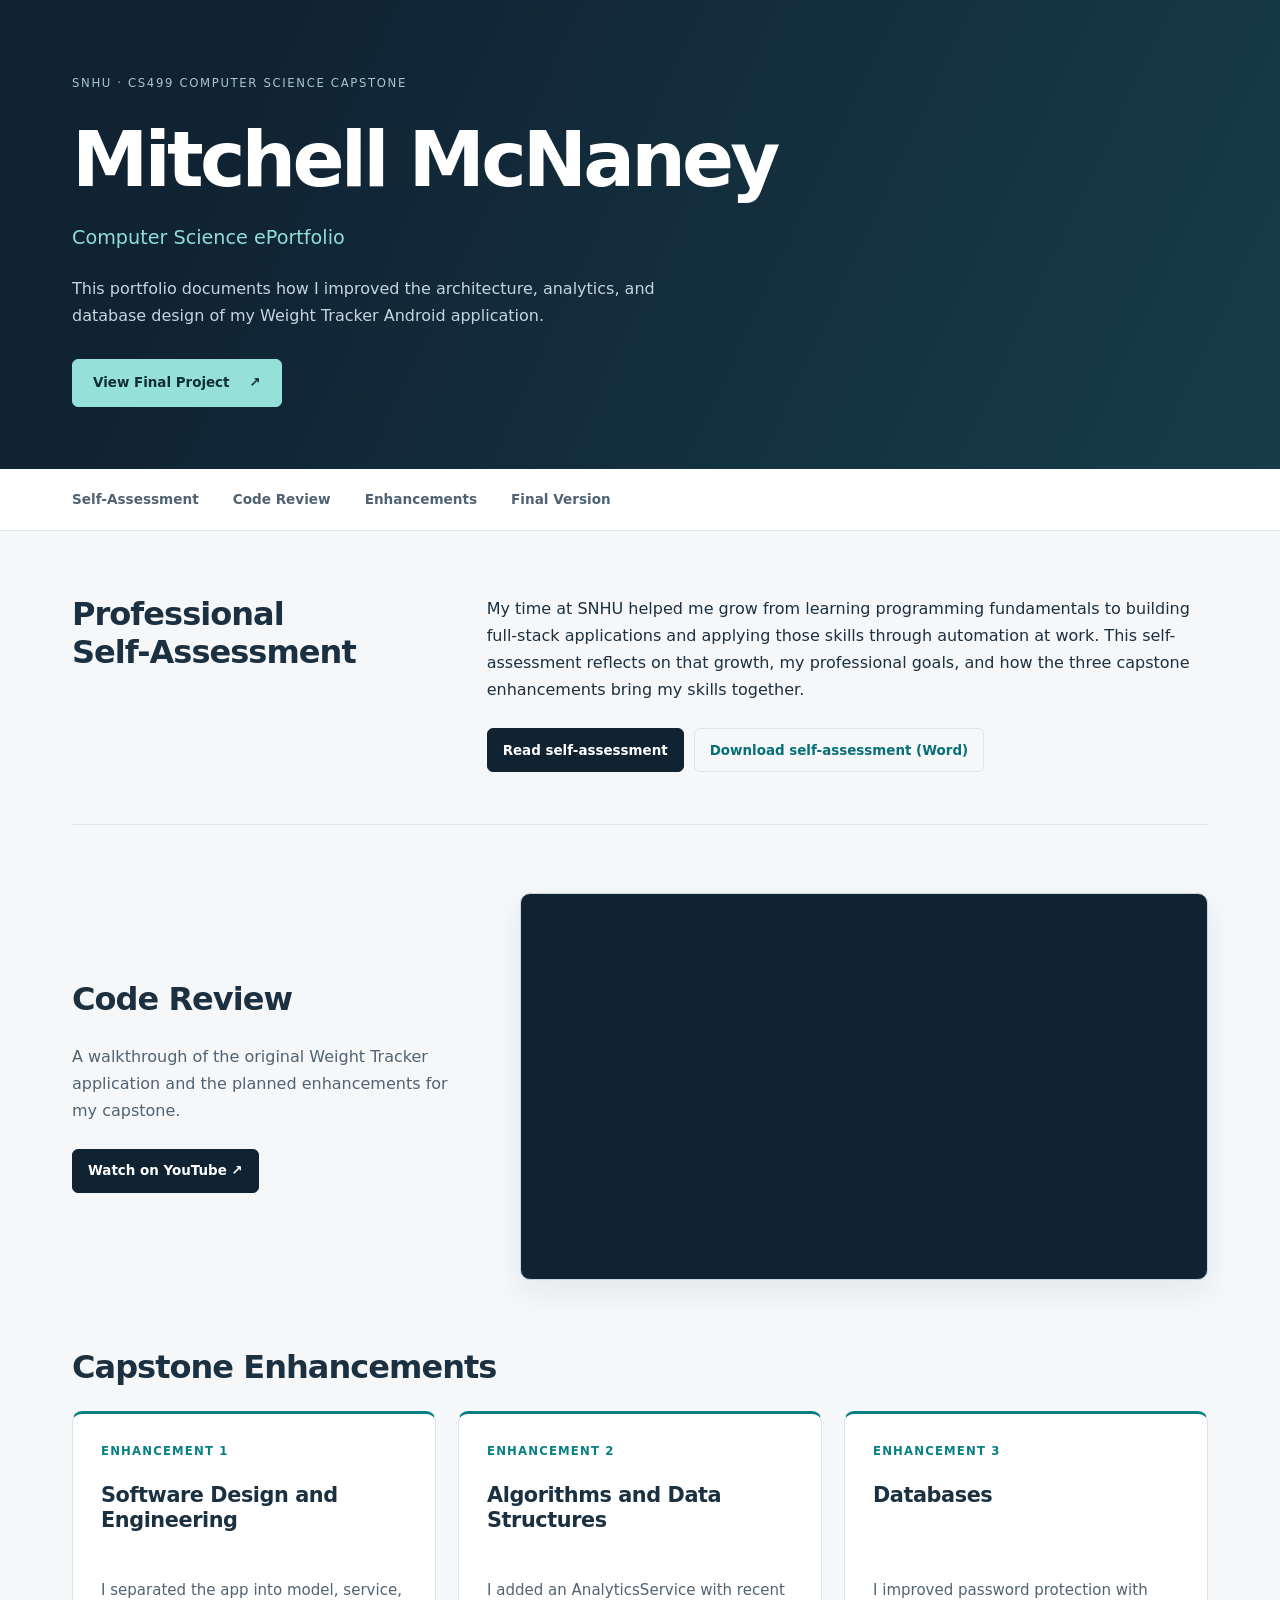
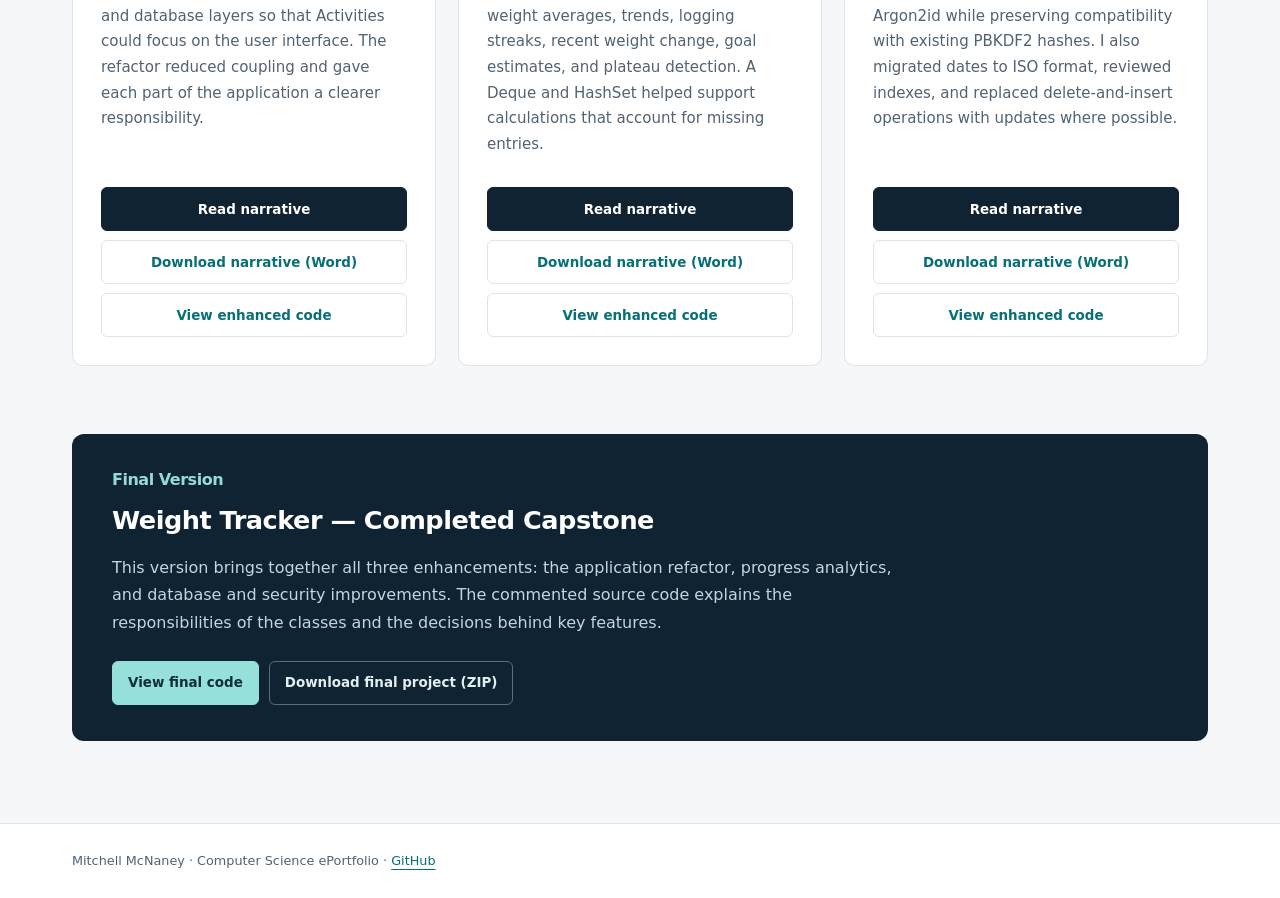
==== commit 750c9ddb: "Add files via upload" ====
--- a/index.html
+++ b/index.html
@@ -1,8 +1,47 @@
 <!DOCTYPE html>
-<html lang="en"><head><meta charset="UTF-8"><meta name="viewport" content="width=device-width, initial-scale=1"><meta name="description" content="Mitchell McNaney’s CS499 computer science ePortfolio featuring enhancements to a Java and SQLite Android Weight Tracker application."><title>Computer Science ePortfolio | Mitchell McNaney</title><link rel="stylesheet" href="styles.css"></head><body><header><div class="wrap"><div class="eyebrow">SNHU · CS499 Computer Science Capstone</div><h1>Mitchell McNaney</h1><p class="lead">Computer Science ePortfolio</p><p class="lead">This portfolio documents how I improved the architecture, analytics, and database design of my Weight Tracker Android application.</p></div></header><nav aria-label="Portfolio navigation"><div class="wrap"><a href="#self-assessment">Self-Assessment</a><a href="#code-review">Code Review</a><a href="#enhancements">Enhancements</a><a href="#final-version">Final Version</a></div></nav><main class="wrap"><section id="self-assessment"><h2>Professional Self-Assessment</h2><p>My time at SNHU helped me grow from learning programming fundamentals to building full-stack applications and applying those skills through automation at work. This self-assessment reflects on that growth, my professional goals, and how the three capstone enhancements bring my skills together.</p><div class="links"><a href="narratives/self-assessment.html">Read self-assessment</a><a href="documents/self-assessment.docx" download>Download self-assessment (Word)</a></div></section><section id="code-review"><h2>Code Review</h2><p>A walkthrough of the original Weight Tracker application and the planned enhancements for my capstone.</p><div class="video-frame"><iframe src="https://www.youtube-nocookie.com/embed/suBpvP653HQ" title="Weight Tracker Capstone Code Review" loading="lazy" allow="accelerometer; autoplay; clipboard-write; encrypted-media; gyroscope; picture-in-picture; web-share" referrerpolicy="strict-origin-when-cross-origin" allowfullscreen></iframe></div><div class="links"><a href="https://youtu.be/suBpvP653HQ">Watch on YouTube</a></div></section><section id="enhancements"><h2>Capstone Enhancements</h2><div class="cards"><article class="card" id="software-design"><div class="number">Enhancement 1</div><h3>Software Design and Engineering</h3><p>I separated the app into model, service, and database layers so that Activities could focus on the user interface. The refactor reduced coupling and gave each part of the application a clearer responsibility.</p><div class="links"><a href="narratives/software-design.html">Read narrative</a><a href="documents/enhancement-one.docx" download>Download narrative (Word)</a><a href="https://github.com/vikings298/CS-360-Weight-Tracker-App/tree/enhancements/artifact-one">View enhanced code</a></div></article><article class="card" id="algorithms"><div class="number">Enhancement 2</div><h3>Algorithms and Data Structures</h3><p>I added an AnalyticsService with recent weight averages, trends, logging streaks, recent weight change, goal estimates, and plateau detection. A Deque and HashSet helped support calculations that account for missing entries.</p><div class="links"><a href="narratives/algorithms.html">Read narrative</a><a href="documents/enhancement-two.docx" download>Download narrative (Word)</a><a href="https://github.com/vikings298/CS-360-Weight-Tracker-App/tree/enhancements/artifact-two">View enhanced code</a></div></article><article class="card" id="databases"><div class="number">Enhancement 3</div><h3>Databases</h3><p>I improved password protection with Argon2id while preserving compatibility with existing PBKDF2 hashes. I also migrated dates to ISO format, reviewed indexes, and replaced delete-and-insert operations with updates where possible.</p><div class="links"><a href="narratives/databases.html">Read narrative</a><a href="documents/enhancement-three.docx" download>Download narrative (Word)</a><a href="https://github.com/vikings298/CS-360-Weight-Tracker-App/tree/enhancements/artifact-three">View enhanced code</a></div></article></div></section><section id="final-version">
+<html lang="en">
+<head><meta charset="UTF-8"><meta name="viewport" content="width=device-width, initial-scale=1"><meta name="description" content="Mitchell McNaney’s CS499 computer science ePortfolio featuring enhancements to a Java and SQLite Android Weight Tracker application."><title>Computer Science ePortfolio | Mitchell McNaney</title><link rel="stylesheet" href="styles.css">
+</head>
+<body><a class="skip-link" href="#main-content">Skip to content</a>
+<header><div class="wrap"><div class="eyebrow">SNHU · CS499 Computer Science Capstone</div>
+<h1>Mitchell McNaney</h1>
+<p class="lead">Computer Science ePortfolio</p>
+<p class="lead">This portfolio documents how I improved the architecture, analytics, and database design of my Weight Tracker Android application.</p><a class="button hero-button" href="#final-version">View Final Project <span aria-hidden="true">↗</span></a></div>
+</header>
+<nav aria-label="Portfolio navigation"><div class="wrap"><a href="#self-assessment">Self-Assessment</a><a href="#code-review">Code Review</a><a href="#enhancements">Enhancements</a><a href="#final-version">Final Version</a></div>
+</nav>
+<main class="wrap" id="main-content">
+<section id="self-assessment">
+<h2>Professional <br>Self-Assessment</h2><div class="assessment-copy">
+<p>My time at SNHU helped me grow from learning programming fundamentals to building full-stack applications and applying those skills through automation at work. This self-assessment reflects on that growth, my professional goals, and how the three capstone enhancements bring my skills together.</p><div class="links"><a href="narratives/self-assessment.html">Read self-assessment</a><a href="documents/self-assessment.docx" download>Download self-assessment (Word)</a></div></div>
+</section>
+<section id="code-review" class="review-layout"><div class="review-copy">
+<h2>Code Review</h2>
+<p>A walkthrough of the original Weight Tracker application and the planned enhancements for my capstone.</p><div class="links"><a href="https://youtu.be/suBpvP653HQ">Watch on YouTube ↗</a></div></div><div class="video-frame"><iframe src="https://www.youtube-nocookie.com/embed/suBpvP653HQ" title="Mitchell McNaney — Weight Tracker Capstone Code Review" loading="lazy" allow="accelerometer; autoplay; clipboard-write; encrypted-media; gyroscope; picture-in-picture; web-share" referrerpolicy="strict-origin-when-cross-origin" allowfullscreen></iframe></div>
+</section>
+<section id="enhancements">
+<h2>Capstone Enhancements</h2><div class="cards">
+<article class="card" id="software-design"><div class="number">Enhancement 1</div>
+<h3>Software Design and Engineering</h3>
+<p>I separated the app into model, service, and database layers so that Activities could focus on the user interface. The refactor reduced coupling and gave each part of the application a clearer responsibility.</p><div class="links"><a href="narratives/software-design.html">Read narrative</a><a href="documents/enhancement-one.docx" download>Download narrative (Word)</a><a href="https://github.com/vikings298/CS-360-Weight-Tracker-App/tree/enhancements/artifact-one">View enhanced code</a></div>
+</article>
+<article class="card" id="algorithms"><div class="number">Enhancement 2</div>
+<h3>Algorithms and Data Structures</h3>
+<p>I added an AnalyticsService with recent weight averages, trends, logging streaks, recent weight change, goal estimates, and plateau detection. A Deque and HashSet helped support calculations that account for missing entries.</p><div class="links"><a href="narratives/algorithms.html">Read narrative</a><a href="documents/enhancement-two.docx" download>Download narrative (Word)</a><a href="https://github.com/vikings298/CS-360-Weight-Tracker-App/tree/enhancements/artifact-two">View enhanced code</a></div>
+</article>
+<article class="card" id="databases"><div class="number">Enhancement 3</div>
+<h3>Databases</h3>
+<p>I improved password protection with Argon2id while preserving compatibility with existing PBKDF2 hashes. I also migrated dates to ISO format, reviewed indexes, and replaced delete-and-insert operations with updates where possible.</p><div class="links"><a href="narratives/databases.html">Read narrative</a><a href="documents/enhancement-three.docx" download>Download narrative (Word)</a><a href="https://github.com/vikings298/CS-360-Weight-Tracker-App/tree/enhancements/artifact-three">View enhanced code</a></div>
+</article></div>
+</section>
+<section id="final-version">
 <h2>Final Version</h2>
 <article class="card">
 <h3>Weight Tracker — Completed Capstone</h3>
 <p>This version brings together all three enhancements: the application refactor, progress analytics, and database and security improvements. The commented source code explains the responsibilities of the classes and the decisions behind key features.</p><div class="links"><a href="https://github.com/vikings298/CS-360-Weight-Tracker-App/tree/enhancements/final">View final code</a><a href="https://github.com/vikings298/CS-360-Weight-Tracker-App/archive/refs/heads/enhancements/final.zip">Download final project (ZIP)</a></div>
 </article>
-</section></main><footer><div class="wrap">Mitchell McNaney · Computer Science ePortfolio · <a href="https://github.com/vikings298">GitHub</a></div></footer></body></html>+</section>
+</main>
+<footer><div class="wrap">Mitchell McNaney · Computer Science ePortfolio · <a href="https://github.com/vikings298">GitHub</a></div>
+</footer>
+</body></html>
--- a/styles.css
+++ b/styles.css
@@ -1 +1,16 @@
-*{box-sizing:border-box}html{scroll-behavior:smooth}body{margin:0;background:#f7f8fa;color:#243244;font:17px/1.7 system-ui,-apple-system,BlinkMacSystemFont,"Segoe UI",sans-serif}a{color:#145a88;text-underline-offset:3px}a:hover{color:#0c3c5e}a:focus-visible,summary:focus-visible{outline:3px solid #bb691f;outline-offset:4px}.wrap{max-width:1050px;margin:auto;padding:0 28px}header{background:#142b40;color:#fff;padding:58px 0 45px}header a{color:#daedff}h1{font-size:clamp(2rem,5vw,3rem);line-height:1.2;margin:12px 0 18px;letter-spacing:-.025em}h2{font-size:1.65rem;line-height:1.3;margin:0 0 18px}h3{font-size:1.2rem;line-height:1.4}p{margin:0 0 20px}.eyebrow{font-size:.8rem;letter-spacing:.14em;text-transform:uppercase;color:#b8d1e4}.lead{max-width:720px;color:#dfebf5}nav{background:white;border-bottom:1px solid #dfe5ea}nav .wrap{display:flex;gap:12px 25px;flex-wrap:wrap;padding-top:16px;padding-bottom:16px}nav a{font-size:.9rem;font-weight:600;text-decoration:none}main.wrap{padding-top:46px;padding-bottom:48px}section{margin-bottom:44px;scroll-margin-top:24px}.intro{max-width:760px}.cards{display:grid;gap:22px}.card{background:white;border:1px solid #dfe5ea;border-radius:10px;padding:28px}.number{font-size:.78rem;letter-spacing:.12em;text-transform:uppercase;color:#556779;margin-bottom:10px}.links{display:flex;flex-wrap:wrap;gap:12px 24px;margin-top:22px}.links a{font-size:.92rem;font-weight:600}.pending{color:#647282}.narrative{max-width:790px;background:white;padding:36px;border:1px solid #dfe5ea;border-radius:10px}.narrative h2{font-size:1.2rem;margin-top:32px}.narrative h2:first-child{margin-top:0}.back{display:inline-block;margin-bottom:22px}footer{border-top:1px solid #dfe5ea;padding:24px 0;color:#647282;font-size:.85rem}.video-frame{aspect-ratio:16/9;max-width:850px;background:#142b40;overflow:hidden;border-radius:10px}.video-frame iframe{display:block;width:100%;height:100%;border:0}@media(max-width:600px){.wrap{padding:0 20px}header{padding:40px 0 30px}.card,.narrative{padding:22px}nav .wrap{gap:10px 18px}}@media(prefers-reduced-motion:reduce){html{scroll-behavior:auto}}
+:root{--navy:#102333;--ink:#1b3040;--muted:#506373;--teal:#087f83;--line:#dce5e9;--paper:#f5f7f9}
+*{box-sizing:border-box}html{scroll-behavior:smooth}body{margin:0;background:var(--paper);color:var(--ink);font:16px/1.7 system-ui,-apple-system,BlinkMacSystemFont,"Segoe UI",sans-serif}
+a{color:#076f78;text-underline-offset:4px}a:hover{color:#054f56}a:focus-visible{outline:3px solid #df9d38;outline-offset:5px}.wrap{max-width:1216px;margin:0 auto;padding:0 40px}
+h1,h2,h3{line-height:1.2}h1{font-size:clamp(2.7rem,6vw,4.8rem);letter-spacing:-.05em;margin:20px 0 16px;font-weight:750}h2{font-size:clamp(1.55rem,3vw,2rem);letter-spacing:-.03em;margin:0 0 24px}h3{font-size:1.3rem;letter-spacing:-.02em;margin:0 0 20px}p{margin:0 0 22px}
+header{background:linear-gradient(115deg,#102333 20%,#173d4a 100%);color:white;padding:74px 0 62px}header .eyebrow{font-size:.73rem;letter-spacing:.14em;text-transform:uppercase;color:#a9c4ce}.lead{max-width:640px;color:#c5d5de}header .lead:first-of-type{color:#8fdddd;font-size:1.2rem;margin-bottom:20px}header a{color:#fff}
+.button,.links a{display:inline-flex;justify-content:center;align-items:center;gap:20px;min-height:44px;padding:10px 15px;border:1px solid var(--line);border-radius:6px;font-size:.84rem;font-weight:650;text-decoration:none;line-height:1.45;transition:background .18s,border-color .18s,transform .18s}.button:hover,.links a:hover{text-decoration:none;background:#edf4f5;border-color:#a9c4ca}.hero-button{background:#96e0da;color:#112e38;border-color:#96e0da;margin-top:8px;padding:13px 20px}.hero-button:hover{background:#b5efe9;color:#112e38;border-color:#b5efe9}
+nav{background:#fff;border-bottom:1px solid var(--line)}nav .wrap{display:flex;flex-wrap:wrap;gap:10px 34px;padding-top:19px;padding-bottom:19px}nav a{color:var(--muted);text-decoration:none;font-size:.85rem;font-weight:650}nav a:hover{color:var(--teal)}
+main.wrap{padding-top:64px;padding-bottom:14px}section{margin-bottom:68px;scroll-margin-top:24px}.links{display:flex;gap:10px;flex-wrap:wrap;margin-top:25px}.links a:first-child{background:var(--navy);border-color:var(--navy);color:#fff}.links a:first-child:hover{background:#285267;border-color:#285267}
+#self-assessment{display:grid;grid-template-columns:1fr 2fr;gap:54px;padding-bottom:52px;border-bottom:1px solid var(--line)}#self-assessment h2{margin:0}.assessment-copy p{margin-bottom:0}
+.review-layout{display:grid;grid-template-columns:1fr 1.7fr;gap:44px;align-items:center}.review-copy p{color:var(--muted)}.video-frame{aspect-ratio:16/9;background:var(--navy);border:1px solid #c9d7df;border-radius:10px;overflow:hidden;box-shadow:0 12px 30px #12324712}.video-frame iframe{display:block;width:100%;height:100%;border:0}
+.cards{display:grid;grid-template-columns:repeat(3,minmax(0,1fr));gap:22px}.card{background:white;border:1px solid var(--line);border-radius:10px;padding:28px;min-width:0}.cards .card{display:flex;flex-direction:column;border-top:3px solid var(--teal);transition:transform .2s,box-shadow .2s}.cards .card:hover{transform:translateY(-4px);box-shadow:0 15px 32px #1023330d}.number{font-size:.73rem;text-transform:uppercase;letter-spacing:.1em;color:var(--teal);font-weight:700;margin-bottom:22px}.cards h3{min-height:3.6em}.cards p{font-size:.94rem;color:var(--muted)}.cards .links{margin-top:auto;padding-top:8px;display:grid;gap:9px}.cards .links a{width:100%}
+#final-version{padding:36px 40px;background:var(--navy);color:#fff;border-radius:12px}#final-version h2{font-size:1rem;color:#95dcd6;margin-bottom:16px}#final-version .card{padding:0;background:transparent;border:0}#final-version h3{font-size:1.6rem;margin-bottom:18px}#final-version p{max-width:780px;color:#c5d5de}#final-version .links a{border-color:#56707f;color:#e2eeef;background:transparent}#final-version .links a:first-child{background:#96e0da;border-color:#96e0da;color:#112e38}#final-version .links a:hover{background:#2b4e60;color:white}
+.narrative{max-width:820px;background:#fff;border:1px solid var(--line);border-radius:10px;padding:40px}.narrative h2{font-size:1.2rem;margin-top:32px}.narrative h2:first-child{margin-top:0}.back{display:inline-block;margin-bottom:24px}footer{background:#fff;border-top:1px solid var(--line);padding:26px 0;font-size:.8rem;color:var(--muted)}.skip-link{position:absolute;top:-80px;left:20px;background:white;padding:10px 16px;z-index:10}.skip-link:focus{top:12px}
+@media(max-width:1000px){.wrap{padding-left:28px;padding-right:28px}.cards{gap:14px}.card{padding:22px}.cards h3{font-size:1.15rem}.review-layout{gap:28px}#self-assessment{gap:32px}}
+@media(max-width:760px){.wrap{padding-left:22px;padding-right:22px}header{padding:48px 0 40px}h1{font-size:clamp(2.5rem,9vw,3.6rem)}nav .wrap{gap:12px 23px}nav a{font-size:.8rem}main.wrap{padding-top:38px}section{margin-bottom:44px}#self-assessment,.review-layout{grid-template-columns:1fr;gap:18px}#self-assessment{padding-bottom:32px}#self-assessment h2 br{display:none}#self-assessment h2 br:after{content:" "}.cards{grid-template-columns:1fr;gap:20px}.card{padding:26px}.cards h3{font-size:1.35rem;min-height:0}.number{margin-bottom:14px}.cards .links{margin-top:4px}.review-copy .links{margin:0 0 8px}#final-version{padding:28px 24px}.narrative{padding:26px}.links a{max-width:100%}}
+@media(prefers-reduced-motion:reduce){html{scroll-behavior:auto}*,*:before,*:after{transition:none!important}.cards .card:hover{transform:none}}
